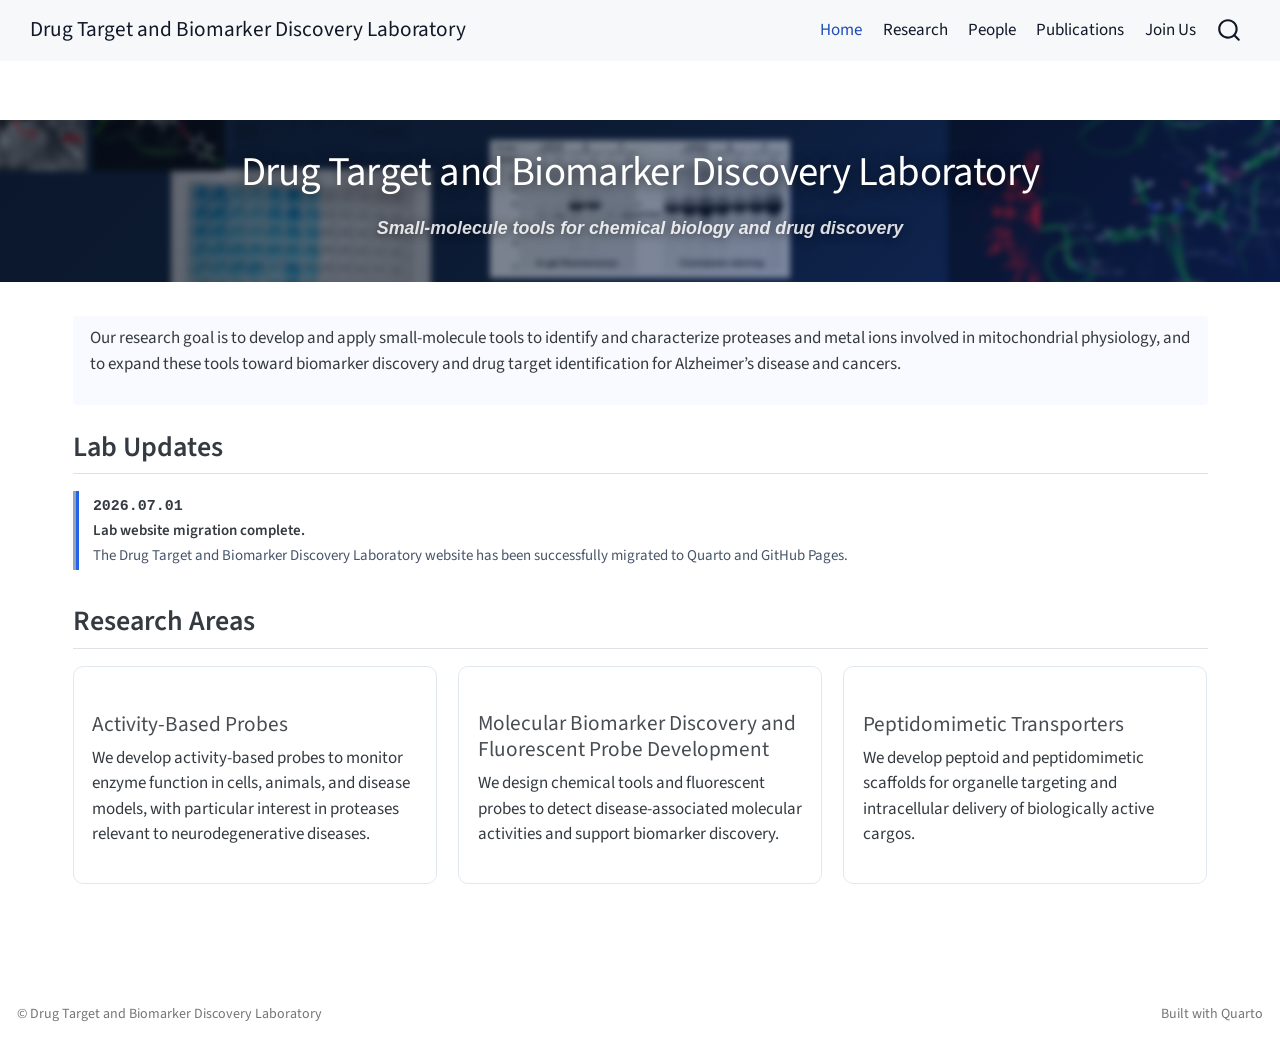
==== docs/index.html @ 15f780c7 "favicon" ====
<!DOCTYPE html>
<html xmlns="http://www.w3.org/1999/xhtml" lang="en" xml:lang="en"><head>

<meta charset="utf-8">
<meta name="generator" content="quarto-1.9.38">

<meta name="viewport" content="width=device-width, initial-scale=1.0, user-scalable=yes">


<title>Drug Target and Biomarker Discovery Laboratory</title>
<style>
/* Default styles provided by pandoc.
** See https://pandoc.org/MANUAL.html#variables-for-html for config info.
*/
code{white-space: pre-wrap;}
span.smallcaps{font-variant: small-caps;}
div.columns{display: flex; gap: min(4vw, 1.5em);}
div.column{flex: auto; overflow-x: auto;}
div.hanging-indent{margin-left: 1.5em; text-indent: -1.5em;}
ul.task-list{list-style: none;}
ul.task-list li input[type="checkbox"] {
  width: 0.8em;
  margin: 0 0.8em 0.2em -1em; /* quarto-specific, see https://github.com/quarto-dev/quarto-cli/issues/4556 */ 
  vertical-align: middle;
}
</style>


<script src="site_libs/quarto-nav/quarto-nav.js"></script>
<script src="site_libs/clipboard/clipboard.min.js"></script>
<script src="site_libs/quarto-search/autocomplete.umd.js"></script>
<script src="site_libs/quarto-search/fuse.min.js"></script>
<script src="site_libs/quarto-search/quarto-search.js"></script>
<meta name="quarto:offset" content="./">
<link href="./favicon.png" rel="icon" type="image/png">
<script src="site_libs/quarto-html/quarto.js" type="module"></script>
<script src="site_libs/quarto-html/tabsets/tabsets.js" type="module"></script>
<script src="site_libs/quarto-html/popper.min.js"></script>
<script src="site_libs/quarto-html/tippy.umd.min.js"></script>
<script src="site_libs/quarto-html/anchor.min.js"></script>
<link href="site_libs/quarto-html/tippy.css" rel="stylesheet">
<link href="site_libs/quarto-html/quarto-syntax-highlighting-15634bcf2e68342d4ad2dfa704d543f6.css" rel="stylesheet" id="quarto-text-highlighting-styles">
<script src="site_libs/bootstrap/bootstrap.min.js"></script>
<link href="site_libs/bootstrap/bootstrap-icons.css" rel="stylesheet">
<link href="site_libs/bootstrap/bootstrap-229c98228d6658ced2398abaaa2bba8a.min.css" rel="stylesheet" append-hash="true" id="quarto-bootstrap" data-mode="light">
<script id="quarto-search-options" type="application/json">{
  "location": "navbar",
  "copy-button": false,
  "collapse-after": 3,
  "panel-placement": "end",
  "type": "overlay",
  "limit": 50,
  "keyboard-shortcut": [
    "f",
    "/",
    "s"
  ],
  "show-item-context": false,
  "language": {
    "search-no-results-text": "No results",
    "search-matching-documents-text": "matching documents",
    "search-copy-link-title": "Copy link to search",
    "search-hide-matches-text": "Hide additional matches",
    "search-more-match-text": "more match in this document",
    "search-more-matches-text": "more matches in this document",
    "search-clear-button-title": "Clear",
    "search-text-placeholder": "",
    "search-detached-cancel-button-title": "Cancel",
    "search-submit-button-title": "Submit",
    "search-label": "Search"
  }
}</script>


<link rel="stylesheet" href="styles.css">
</head>

<body class="nav-fixed quarto-light">

<div id="quarto-search-results"></div>
  <header id="quarto-header" class="headroom fixed-top">
    <nav class="navbar navbar-expand-lg " data-bs-theme="dark">
      <div class="navbar-container container-fluid">
      <div class="navbar-brand-container mx-auto">
    <a class="navbar-brand" href="./index.html">
    <span class="navbar-title">Drug Target and Biomarker Discovery Laboratory</span>
    </a>
  </div>
            <div id="quarto-search" class="" title="Search"></div>
          <button class="navbar-toggler" type="button" data-bs-toggle="collapse" data-bs-target="#navbarCollapse" aria-controls="navbarCollapse" role="menu" aria-expanded="false" aria-label="Toggle navigation" onclick="if (window.quartoToggleHeadroom) { window.quartoToggleHeadroom(); }">
  <span class="navbar-toggler-icon"></span>
</button>
          <div class="collapse navbar-collapse" id="navbarCollapse">
            <ul class="navbar-nav navbar-nav-scroll ms-auto">
  <li class="nav-item">
    <a class="nav-link active" href="./index.html" aria-current="page"> 
<span class="menu-text">Home</span></a>
  </li>  
  <li class="nav-item">
    <a class="nav-link" href="./research.html"> 
<span class="menu-text">Research</span></a>
  </li>  
  <li class="nav-item">
    <a class="nav-link" href="./people.html"> 
<span class="menu-text">People</span></a>
  </li>  
  <li class="nav-item">
    <a class="nav-link" href="./publications.html"> 
<span class="menu-text">Publications</span></a>
  </li>  
  <li class="nav-item">
    <a class="nav-link" href="./join.html"> 
<span class="menu-text">Join Us</span></a>
  </li>  
</ul>
          </div> <!-- /navcollapse -->
            <div class="quarto-navbar-tools">
</div>
      </div> <!-- /container-fluid -->
    </nav>
</header>
<!-- content -->
<div id="quarto-content" class="quarto-container page-columns page-rows-contents page-layout-full page-navbar">
<!-- sidebar -->
<!-- margin-sidebar -->
    
<!-- main -->
<main class="content column-page" id="quarto-document-content"><header id="title-block-header" class="quarto-title-block"></header>




<div class="hero-graphic">
<div class="hero-title">
<p>Drug Target and Biomarker Discovery Laboratory</p>
</div>
<div class="hero-subtitle">
<p>Small-molecule tools for chemical biology and drug discovery</p>
</div>
</div>
<div class="highlight-band">
<p>Our research goal is to develop and apply small-molecule tools to identify and characterize proteases and metal ions involved in mitochondrial physiology, and to expand these tools toward biomarker discovery and drug target identification for Alzheimer’s disease and cancers.</p>
</div>
<section id="lab-updates" class="level2">
<h2 class="anchored" data-anchor-id="lab-updates">Lab Updates</h2>
<div class="update-item">
  <div style="position:absolute;left:0;top:0;bottom:0;width:3px;background:#94a3b8;"></div>
  <div style="position:absolute;left:3px;top:0;bottom:0;width:3px;background:#2563eb;"></div>
  <span style="display:block;font-size:0.88rem;font-weight:600;font-family:ui-monospace,monospace;margin-bottom:0.15rem;">2026.07.01</span>
  <span style="display:block;font-size:0.88rem;font-weight:600;margin-bottom:0.15rem;">Lab website migration complete.</span>
  <span style="display:block;font-size:0.88rem;color:#475569;">The Drug Target and Biomarker Discovery Laboratory website has been successfully migrated to Quarto and GitHub Pages.</span>
</div>
</section>
<section id="research-areas" class="level2">
<h2 class="anchored" data-anchor-id="research-areas">Research Areas</h2>
<div class="card-grid">
<section id="activity-based-probes" class="level4 research-card">
<h4 class="anchored" data-anchor-id="activity-based-probes">Activity-Based Probes</h4>
<p>We develop activity-based probes to monitor enzyme function in cells, animals, and disease models, with particular interest in proteases relevant to neurodegenerative diseases.</p>
</section>
<section id="molecular-biomarker-discovery-and-fluorescent-probe-development" class="level4 research-card">
<h4 class="anchored" data-anchor-id="molecular-biomarker-discovery-and-fluorescent-probe-development">Molecular Biomarker Discovery and Fluorescent Probe Development</h4>
<p>We design chemical tools and fluorescent probes to detect disease-associated molecular activities and support biomarker discovery.</p>
</section>
<section id="peptidomimetic-transporters" class="level4 research-card">
<h4 class="anchored" data-anchor-id="peptidomimetic-transporters">Peptidomimetic Transporters</h4>
<p>We develop peptoid and peptidomimetic scaffolds for organelle targeting and intracellular delivery of biologically active cargos.</p>
</section>
</div>


</section>

</main> <!-- /main -->
<script id="quarto-html-after-body" type="application/javascript">
  window.document.addEventListener("DOMContentLoaded", function (event) {
    const icon = "";
    const anchorJS = new window.AnchorJS();
    anchorJS.options = {
      placement: 'right',
      icon: icon
    };
    anchorJS.add('.anchored');
    const isCodeAnnotation = (el) => {
      for (const clz of el.classList) {
        if (clz.startsWith('code-annotation-')) {                     
          return true;
        }
      }
      return false;
    }
    const onCopySuccess = function(e) {
      // button target
      const button = e.trigger;
      // don't keep focus
      button.blur();
      // flash "checked"
      button.classList.add('code-copy-button-checked');
      var currentTitle = button.getAttribute("title");
      button.setAttribute("title", "Copied!");
      let tooltip;
      if (window.bootstrap) {
        button.setAttribute("data-bs-toggle", "tooltip");
        button.setAttribute("data-bs-placement", "left");
        button.setAttribute("data-bs-title", "Copied!");
        tooltip = new bootstrap.Tooltip(button, 
          { trigger: "manual", 
            customClass: "code-copy-button-tooltip",
            offset: [0, -8]});
        tooltip.show();    
      }
      setTimeout(function() {
        if (tooltip) {
          tooltip.hide();
          button.removeAttribute("data-bs-title");
          button.removeAttribute("data-bs-toggle");
          button.removeAttribute("data-bs-placement");
        }
        button.setAttribute("title", currentTitle);
        button.classList.remove('code-copy-button-checked');
      }, 1000);
      // clear code selection
      e.clearSelection();
    }
    const getTextToCopy = function(trigger) {
      const outerScaffold = trigger.parentElement.cloneNode(true);
      const codeEl = outerScaffold.querySelector('code');
      for (const childEl of codeEl.children) {
        if (isCodeAnnotation(childEl)) {
          childEl.remove();
        }
      }
      return codeEl.innerText;
    }
    const clipboard = new window.ClipboardJS('.code-copy-button:not([data-in-quarto-modal])', {
      text: getTextToCopy
    });
    clipboard.on('success', onCopySuccess);
    if (window.document.getElementById('quarto-embedded-source-code-modal')) {
      const clipboardModal = new window.ClipboardJS('.code-copy-button[data-in-quarto-modal]', {
        text: getTextToCopy,
        container: window.document.getElementById('quarto-embedded-source-code-modal')
      });
      clipboardModal.on('success', onCopySuccess);
    }
      var localhostRegex = new RegExp(/^(?:http|https):\/\/localhost\:?[0-9]*\//);
      var mailtoRegex = new RegExp(/^mailto:/);
        var filterRegex = new RegExp('/' + window.location.host + '/');
      var isInternal = (href) => {
          return filterRegex.test(href) || localhostRegex.test(href) || mailtoRegex.test(href);
      }
      // Inspect non-navigation links and adorn them if external
     var links = window.document.querySelectorAll('a[href]:not(.nav-link):not(.navbar-brand):not(.toc-action):not(.sidebar-link):not(.sidebar-item-toggle):not(.pagination-link):not(.no-external):not([aria-hidden]):not(.dropdown-item):not(.quarto-navigation-tool):not(.about-link)');
      for (var i=0; i<links.length; i++) {
        const link = links[i];
        if (!isInternal(link.href)) {
          // undo the damage that might have been done by quarto-nav.js in the case of
          // links that we want to consider external
          if (link.dataset.originalHref !== undefined) {
            link.href = link.dataset.originalHref;
          }
        }
      }
    function tippyHover(el, contentFn, onTriggerFn, onUntriggerFn) {
      const config = {
        allowHTML: true,
        maxWidth: 500,
        delay: 100,
        arrow: false,
        appendTo: function(el) {
            return el.parentElement;
        },
        interactive: true,
        interactiveBorder: 10,
        theme: 'quarto',
        placement: 'bottom-start',
      };
      if (contentFn) {
        config.content = contentFn;
      }
      if (onTriggerFn) {
        config.onTrigger = onTriggerFn;
      }
      if (onUntriggerFn) {
        config.onUntrigger = onUntriggerFn;
      }
      window.tippy(el, config); 
    }
    const noterefs = window.document.querySelectorAll('a[role="doc-noteref"]');
    for (var i=0; i<noterefs.length; i++) {
      const ref = noterefs[i];
      tippyHover(ref, function() {
        // use id or data attribute instead here
        let href = ref.getAttribute('data-footnote-href') || ref.getAttribute('href');
        try { href = new URL(href).hash; } catch {}
        const id = href.replace(/^#\/?/, "");
        const note = window.document.getElementById(id);
        if (note) {
          return note.innerHTML;
        } else {
          return "";
        }
      });
    }
    const xrefs = window.document.querySelectorAll('a.quarto-xref');
    const processXRef = (id, note) => {
      // Strip column container classes
      const stripColumnClz = (el) => {
        el.classList.remove("page-full", "page-columns");
        if (el.children) {
          for (const child of el.children) {
            stripColumnClz(child);
          }
        }
      }
      stripColumnClz(note)
      if (id === null || id.startsWith('sec-')) {
        // Special case sections, only their first couple elements
        const container = document.createElement("div");
        if (note.children && note.children.length > 2) {
          container.appendChild(note.children[0].cloneNode(true));
          for (let i = 1; i < note.children.length; i++) {
            const child = note.children[i];
            if (child.tagName === "P" && child.innerText === "") {
              continue;
            } else {
              container.appendChild(child.cloneNode(true));
              break;
            }
          }
          if (window.Quarto?.typesetMath) {
            window.Quarto.typesetMath(container);
          }
          return container.innerHTML
        } else {
          if (window.Quarto?.typesetMath) {
            window.Quarto.typesetMath(note);
          }
          return note.innerHTML;
        }
      } else {
        // Remove any anchor links if they are present
        const anchorLink = note.querySelector('a.anchorjs-link');
        if (anchorLink) {
          anchorLink.remove();
        }
        if (window.Quarto?.typesetMath) {
          window.Quarto.typesetMath(note);
        }
        if (note.classList.contains("callout")) {
          return note.outerHTML;
        } else {
          return note.innerHTML;
        }
      }
    }
    for (var i=0; i<xrefs.length; i++) {
      const xref = xrefs[i];
      tippyHover(xref, undefined, function(instance) {
        instance.disable();
        let url = xref.getAttribute('href');
        let hash = undefined; 
        if (url.startsWith('#')) {
          hash = url;
        } else {
          try { hash = new URL(url).hash; } catch {}
        }
        if (hash) {
          const id = hash.replace(/^#\/?/, "");
          const note = window.document.getElementById(id);
          if (note !== null) {
            try {
              const html = processXRef(id, note.cloneNode(true));
              instance.setContent(html);
            } finally {
              instance.enable();
              instance.show();
            }
          } else {
            // See if we can fetch this
            fetch(url.split('#')[0])
            .then(res => res.text())
            .then(html => {
              const parser = new DOMParser();
              const htmlDoc = parser.parseFromString(html, "text/html");
              const note = htmlDoc.getElementById(id);
              if (note !== null) {
                const html = processXRef(id, note);
                instance.setContent(html);
              } 
            }).finally(() => {
              instance.enable();
              instance.show();
            });
          }
        } else {
          // See if we can fetch a full url (with no hash to target)
          // This is a special case and we should probably do some content thinning / targeting
          fetch(url)
          .then(res => res.text())
          .then(html => {
            const parser = new DOMParser();
            const htmlDoc = parser.parseFromString(html, "text/html");
            const note = htmlDoc.querySelector('main.content');
            if (note !== null) {
              // This should only happen for chapter cross references
              // (since there is no id in the URL)
              // remove the first header
              if (note.children.length > 0 && note.children[0].tagName === "HEADER") {
                note.children[0].remove();
              }
              const html = processXRef(null, note);
              instance.setContent(html);
            } 
          }).finally(() => {
            instance.enable();
            instance.show();
          });
        }
      }, function(instance) {
      });
    }
        let selectedAnnoteEl;
        const selectorForAnnotation = ( cell, annotation) => {
          let cellAttr = 'data-code-cell="' + cell + '"';
          let lineAttr = 'data-code-annotation="' +  annotation + '"';
          const selector = 'span[' + cellAttr + '][' + lineAttr + ']';
          return selector;
        }
        const selectCodeLines = (annoteEl) => {
          const doc = window.document;
          const targetCell = annoteEl.getAttribute("data-target-cell");
          const targetAnnotation = annoteEl.getAttribute("data-target-annotation");
          const annoteSpan = window.document.querySelector(selectorForAnnotation(targetCell, targetAnnotation));
          const lines = annoteSpan.getAttribute("data-code-lines").split(",");
          const lineIds = lines.map((line) => {
            return targetCell + "-" + line;
          })
          let top = null;
          let height = null;
          let parent = null;
          if (lineIds.length > 0) {
              //compute the position of the single el (top and bottom and make a div)
              const el = window.document.getElementById(lineIds[0]);
              top = el.offsetTop;
              height = el.offsetHeight;
              parent = el.parentElement.parentElement;
            if (lineIds.length > 1) {
              const lastEl = window.document.getElementById(lineIds[lineIds.length - 1]);
              const bottom = lastEl.offsetTop + lastEl.offsetHeight;
              height = bottom - top;
            }
            if (top !== null && height !== null && parent !== null) {
              // cook up a div (if necessary) and position it 
              let div = window.document.getElementById("code-annotation-line-highlight");
              if (div === null) {
                div = window.document.createElement("div");
                div.setAttribute("id", "code-annotation-line-highlight");
                div.style.position = 'absolute';
                parent.appendChild(div);
              }
              div.style.top = top - 2 + "px";
              div.style.height = height + 4 + "px";
              div.style.left = 0;
              let gutterDiv = window.document.getElementById("code-annotation-line-highlight-gutter");
              if (gutterDiv === null) {
                gutterDiv = window.document.createElement("div");
                gutterDiv.setAttribute("id", "code-annotation-line-highlight-gutter");
                gutterDiv.style.position = 'absolute';
                const codeCell = window.document.getElementById(targetCell);
                const gutter = codeCell.querySelector('.code-annotation-gutter');
                gutter.appendChild(gutterDiv);
              }
              gutterDiv.style.top = top - 2 + "px";
              gutterDiv.style.height = height + 4 + "px";
            }
            selectedAnnoteEl = annoteEl;
          }
        };
        const unselectCodeLines = () => {
          const elementsIds = ["code-annotation-line-highlight", "code-annotation-line-highlight-gutter"];
          elementsIds.forEach((elId) => {
            const div = window.document.getElementById(elId);
            if (div) {
              div.remove();
            }
          });
          selectedAnnoteEl = undefined;
        };
          // Handle positioning of the toggle
      window.addEventListener(
        "resize",
        throttle(() => {
          elRect = undefined;
          if (selectedAnnoteEl) {
            selectCodeLines(selectedAnnoteEl);
          }
        }, 10)
      );
      function throttle(fn, ms) {
      let throttle = false;
      let timer;
        return (...args) => {
          if(!throttle) { // first call gets through
              fn.apply(this, args);
              throttle = true;
          } else { // all the others get throttled
              if(timer) clearTimeout(timer); // cancel #2
              timer = setTimeout(() => {
                fn.apply(this, args);
                timer = throttle = false;
              }, ms);
          }
        };
      }
        // Attach click handler to the DT
        const annoteDls = window.document.querySelectorAll('dt[data-target-cell]');
        for (const annoteDlNode of annoteDls) {
          annoteDlNode.addEventListener('click', (event) => {
            const clickedEl = event.target;
            if (clickedEl !== selectedAnnoteEl) {
              unselectCodeLines();
              const activeEl = window.document.querySelector('dt[data-target-cell].code-annotation-active');
              if (activeEl) {
                activeEl.classList.remove('code-annotation-active');
              }
              selectCodeLines(clickedEl);
              clickedEl.classList.add('code-annotation-active');
            } else {
              // Unselect the line
              unselectCodeLines();
              clickedEl.classList.remove('code-annotation-active');
            }
          });
        }
    const findCites = (el) => {
      const parentEl = el.parentElement;
      if (parentEl) {
        const cites = parentEl.dataset.cites;
        if (cites) {
          return {
            el,
            cites: cites.split(' ')
          };
        } else {
          return findCites(el.parentElement)
        }
      } else {
        return undefined;
      }
    };
    var bibliorefs = window.document.querySelectorAll('a[role="doc-biblioref"]');
    for (var i=0; i<bibliorefs.length; i++) {
      const ref = bibliorefs[i];
      const citeInfo = findCites(ref);
      if (citeInfo) {
        tippyHover(citeInfo.el, function() {
          var popup = window.document.createElement('div');
          citeInfo.cites.forEach(function(cite) {
            var citeDiv = window.document.createElement('div');
            citeDiv.classList.add('hanging-indent');
            citeDiv.classList.add('csl-entry');
            var biblioDiv = window.document.getElementById('ref-' + cite);
            if (biblioDiv) {
              citeDiv.innerHTML = biblioDiv.innerHTML;
            }
            popup.appendChild(citeDiv);
          });
          return popup.innerHTML;
        });
      }
    }
  });
  </script>
</div> <!-- /content -->
<footer class="footer">
  <div class="nav-footer">
    <div class="nav-footer-left">
<p>© Drug Target and Biomarker Discovery Laboratory</p>
</div>   
    <div class="nav-footer-center">
      &nbsp;
    </div>
    <div class="nav-footer-right">
<p>Built with Quarto</p>
</div>
  </div>
</footer>




</body></html>
---- docs/site_libs/quarto-html/tippy.css ----
.tippy-box[data-animation=fade][data-state=hidden]{opacity:0}[data-tippy-root]{max-width:calc(100vw - 10px)}.tippy-box{position:relative;background-color:#333;color:#fff;border-radius:4px;font-size:14px;line-height:1.4;white-space:normal;outline:0;transition-property:transform,visibility,opacity}.tippy-box[data-placement^=top]>.tippy-arrow{bottom:0}.tippy-box[data-placement^=top]>.tippy-arrow:before{bottom:-7px;left:0;border-width:8px 8px 0;border-top-color:initial;transform-origin:center top}.tippy-box[data-placement^=bottom]>.tippy-arrow{top:0}.tippy-box[data-placement^=bottom]>.tippy-arrow:before{top:-7px;left:0;border-width:0 8px 8px;border-bottom-color:initial;transform-origin:center bottom}.tippy-box[data-placement^=left]>.tippy-arrow{right:0}.tippy-box[data-placement^=left]>.tippy-arrow:before{border-width:8px 0 8px 8px;border-left-color:initial;right:-7px;transform-origin:center left}.tippy-box[data-placement^=right]>.tippy-arrow{left:0}.tippy-box[data-placement^=right]>.tippy-arrow:before{left:-7px;border-width:8px 8px 8px 0;border-right-color:initial;transform-origin:center right}.tippy-box[data-inertia][data-state=visible]{transition-timing-function:cubic-bezier(.54,1.5,.38,1.11)}.tippy-arrow{width:16px;height:16px;color:#333}.tippy-arrow:before{content:"";position:absolute;border-color:transparent;border-style:solid}.tippy-content{position:relative;padding:5px 9px;z-index:1}
---- docs/site_libs/quarto-html/quarto-syntax-highlighting-15634bcf2e68342d4ad2dfa704d543f6.css ----
/* quarto syntax highlight colors */
:root {
  --quarto-hl-ot-color: #003B4F;
  --quarto-hl-at-color: #657422;
  --quarto-hl-ss-color: #20794D;
  --quarto-hl-an-color: #5E5E5E;
  --quarto-hl-fu-color: #4758AB;
  --quarto-hl-st-color: #20794D;
  --quarto-hl-cf-color: #003B4F;
  --quarto-hl-op-color: #5E5E5E;
  --quarto-hl-er-color: #AD0000;
  --quarto-hl-bn-color: #AD0000;
  --quarto-hl-al-color: #AD0000;
  --quarto-hl-va-color: #111111;
  --quarto-hl-bu-color: inherit;
  --quarto-hl-ex-color: inherit;
  --quarto-hl-pp-color: #AD0000;
  --quarto-hl-in-color: #5E5E5E;
  --quarto-hl-vs-color: #20794D;
  --quarto-hl-wa-color: #5E5E5E;
  --quarto-hl-do-color: #5E5E5E;
  --quarto-hl-im-color: #00769E;
  --quarto-hl-ch-color: #20794D;
  --quarto-hl-dt-color: #AD0000;
  --quarto-hl-fl-color: #AD0000;
  --quarto-hl-co-color: #5E5E5E;
  --quarto-hl-cv-color: #5E5E5E;
  --quarto-hl-cn-color: #8f5902;
  --quarto-hl-sc-color: #5E5E5E;
  --quarto-hl-dv-color: #AD0000;
  --quarto-hl-kw-color: #003B4F;
}

/* other quarto variables */
:root {
  --quarto-font-monospace: SFMono-Regular, Menlo, Monaco, Consolas, "Liberation Mono", "Courier New", monospace;
}

/* syntax highlight based on Pandoc's rules */
pre > code.sourceCode > span {
  color: #003B4F;
}

code.sourceCode > span {
  color: #003B4F;
}

div.sourceCode,
div.sourceCode pre.sourceCode {
  color: #003B4F;
}

/* Normal */
code span {
  color: #003B4F;
}

/* Alert */
code span.al {
  color: #AD0000;
  font-style: inherit;
}

/* Annotation */
code span.an {
  color: #5E5E5E;
  font-style: inherit;
}

/* Attribute */
code span.at {
  color: #657422;
  font-style: inherit;
}

/* BaseN */
code span.bn {
  color: #AD0000;
  font-style: inherit;
}

/* BuiltIn */
code span.bu {
  font-style: inherit;
}

/* ControlFlow */
code span.cf {
  color: #003B4F;
  font-weight: bold;
  font-style: inherit;
}

/* Char */
code span.ch {
  color: #20794D;
  font-style: inherit;
}

/* Constant */
code span.cn {
  color: #8f5902;
  font-style: inherit;
}

/* Comment */
code span.co {
  color: #5E5E5E;
  font-style: inherit;
}

/* CommentVar */
code span.cv {
  color: #5E5E5E;
  font-style: italic;
}

/* Documentation */
code span.do {
  color: #5E5E5E;
  font-style: italic;
}

/* DataType */
code span.dt {
  color: #AD0000;
  font-style: inherit;
}

/* DecVal */
code span.dv {
  color: #AD0000;
  font-style: inherit;
}

/* Error */
code span.er {
  color: #AD0000;
  font-style: inherit;
}

/* Extension */
code span.ex {
  font-style: inherit;
}

/* Float */
code span.fl {
  color: #AD0000;
  font-style: inherit;
}

/* Function */
code span.fu {
  color: #4758AB;
  font-style: inherit;
}

/* Import */
code span.im {
  color: #00769E;
  font-style: inherit;
}

/* Information */
code span.in {
  color: #5E5E5E;
  font-style: inherit;
}

/* Keyword */
code span.kw {
  color: #003B4F;
  font-weight: bold;
  font-style: inherit;
}

/* Operator */
code span.op {
  color: #5E5E5E;
  font-style: inherit;
}

/* Other */
code span.ot {
  color: #003B4F;
  font-style: inherit;
}

/* Preprocessor */
code span.pp {
  color: #AD0000;
  font-style: inherit;
}

/* SpecialChar */
code span.sc {
  color: #5E5E5E;
  font-style: inherit;
}

/* SpecialString */
code span.ss {
  color: #20794D;
  font-style: inherit;
}

/* String */
code span.st {
  color: #20794D;
  font-style: inherit;
}

/* Variable */
code span.va {
  color: #111111;
  font-style: inherit;
}

/* VerbatimString */
code span.vs {
  color: #20794D;
  font-style: inherit;
}

/* Warning */
code span.wa {
  color: #5E5E5E;
  font-style: italic;
}

.prevent-inlining {
  content: "</";
}

/*# sourceMappingURL=f23921c56f73e400b49028c9186a1aa0.css.map */
---- docs/styles.css ----
/* ============================================================
   chembiolab — styles.css
   컴포넌트 레이아웃 전용. 타이포그래피는 custom.scss에서만.
   ============================================================ */

/* ── 공통 ── */
#quarto-document-content {
  padding-top: 1.5rem;
}

/* ── Hero 배너 ── */
.hero-graphic {
  position: relative;
  left: 50%; width: 100vw; margin-left: -50vw;
  margin-top: 0; margin-bottom: 2rem;
  padding: 1.6rem 2rem 1.4rem;
  text-align: center;
  background: #0b1a33;
  overflow: hidden;
}
.hero-graphic::before {
  content: "";
  position: absolute; inset: -20px;
  background-image:
    url("images/collage-4.png"), url("images/collage-5.png"),
    url("images/collage-1.png"), url("images/collage-3.png"),
    url("images/collage-2.png");
  background-repeat: no-repeat;
  background-position: -40px -60px, right -60px top -40px,
    left 18% bottom -50px, right 12% bottom -30px, center 40px;
  background-size: 480px auto, 320px auto, 260px auto, 220px auto, 300px auto;
  filter: blur(3px) saturate(0.95) brightness(0.95);
  opacity: 0.7;
}
.hero-graphic::after {
  content: "";
  position: absolute; inset: 0;
  background: linear-gradient(135deg,
    rgba(11,19,32,0.4) 0%, rgba(15,32,56,0.32) 45%, rgba(29,78,216,0.28) 100%);
}
.hero-title {
  position: relative; z-index: 1;
  color: #fff;
  font-size: 2.4rem;
  font-weight: 400;
  letter-spacing: -0.015em;
  line-height: 1.25;
  max-width: 900px; margin: 0 auto 0.6rem;
  text-shadow: 0 1px 14px rgba(0,0,0,0.65);
}
.hero-title p { font-size: 2.4rem; line-height: 1.25; }
.hero-subtitle {
  position: relative; z-index: 1;
  color: rgba(255,255,255,0.85);
  font-family: Calibri, "Trebuchet MS", sans-serif;
  font-style: italic; font-weight: 700;
  font-size: 1.05rem;
  max-width: 560px; margin: 0 auto;
  text-shadow: 0 1px 10px rgba(0,0,0,0.5);
}
.hero-subtitle p { font-size: 1.05rem; }
@media (max-width: 768px) {
  .hero-title    { font-size: 1.5rem; }
  .hero-title p  { font-size: 1.5rem; }
  .hero-subtitle { font-size: 0.85rem; }
}

/* ── Index: highlight-band ── */
.highlight-band {
  padding: 0.6rem 1rem;
  margin: 0.5rem 0 1.5rem;
  background: #f8faff;
  border-radius: 4px;
}

/* ── Index: 카드 그리드 ── */
.card-grid {
  display: grid;
  grid-template-columns: repeat(3, 1fr);
  gap: 1.25rem;
  margin: 1rem 0 2rem;
}
@media (max-width: 768px) {
  .card-grid { grid-template-columns: 1fr; gap: 1rem; }
}
.research-card {
  border: 1px solid #e2e8f0;
  border-radius: 10px;
  padding: 1.1rem;
  background: #fff;
  transition: box-shadow 0.2s, transform 0.2s;
}
.research-card:hover {
  box-shadow: 0 8px 24px rgba(15,23,42,0.08);
  transform: translateY(-2px);
}

/* ── Research 페이지 ── */
.research-list { margin: 0.5rem 0 1rem; }
.research-item {
  padding: 0.8rem 0;
  border-bottom: 1px solid #e2e8f0;
}
.research-item:last-child { border-bottom: none; }
.research-item h3 {
  border-bottom: none;
  margin-top: 0; padding-bottom: 0;
}
.research-item img { margin-top: 0.5rem; }

/* ── People 페이지 ── */
.profile-box {
  display: flex; gap: 2rem;
  align-items: flex-start;
  margin: 0.5rem 0 1rem;
}
.profile-photo img {
  width: 140px; height: 140px;
  border-radius: 50%; object-fit: cover;
  border: 1px solid #e2e8f0;
}
.profile-info h3 { margin-top: 0; border-bottom: none; }
@media (max-width: 600px) {
  .profile-box { flex-direction: column; align-items: center; text-align: center; }
}
.member-grid {
  display: grid;
  grid-template-columns: repeat(auto-fill, minmax(160px, 1fr));
  gap: 1.5rem; margin: 0.5rem 0 1rem;
}
.member-card { text-align: center; }
.member-card img {
  width: 130px; height: 130px;
  border-radius: 50%; object-fit: cover;
  border: 1px solid #e2e8f0; margin-bottom: 0.4rem;
}
.honorary-list { }
.honorary-list p, .honorary-list li { font-size: 0.8rem; line-height: 1.5; margin-bottom: 0.15rem; }
.honorary-list ul { margin-top: 0.2rem; margin-bottom: 0.8rem; }

/* ── Lab Updates ── */
.update-item {
  position: relative;
  padding: 0.2rem 0 0.2rem 1.2rem;
  margin-bottom: 1.2rem;
}
.update-item::before {
  content: ""; position: absolute;
  left: 0; top: 0; bottom: 0;
  width: 3px; background: #94a3b8;
}
.update-item::after {
  content: ""; position: absolute;
  left: 3px; top: 0; bottom: 0;
  width: 3px; background: #2563eb;
}
.update-date {
  display: inline-block;
  font-weight: 600;
  font-family: ui-monospace, SFMono-Regular, Menlo, monospace;
  font-size: 0.88rem;
  margin-bottom: 0.2rem;
}
.update-desc { font-size: 0.8rem; color: #57606a; }

/* ── Publications 페이지 ── */
.page-full #quarto-document-content {
  padding-top: 2rem;
  max-width: 860px;
  padding-left: 1.5rem;
  padding-right: 1.5rem;
}



/* 연도 헤더: 작게 */
.page-full h2 {
  font-size: 0.88rem;
  font-weight: 600;
  color: #57606a;
  margin-top: 1.8rem;
  margin-bottom: 0.5rem;
  padding-bottom: 0.2em;
}

/* 논문 단락 hanging indent — DOI 링크 포함 단락만 적용 */
#quarto-document-content p:has(a[href^="https://doi.org"]) {
  padding-left: 1.8rem;
  text-indent: -1.8rem;
  margin-bottom: 0.5rem;
  line-height: 1.65;
}

/* TOC 사이드바 */
#TOC .toc-title, nav#TOC .toc-title {
  font-size: 0.76rem;
  font-weight: 600;
  color: #57606a;
  text-transform: uppercase;
  letter-spacing: 0.05em;
}
#TOC a { font-size: 0.8rem; color: #57606a; line-height: 1.8; }
#TOC a:hover { color: #0969da; text-decoration: none; }
#TOC a.active { color: #0969da; font-weight: 600; }

/* ── Research 이미지 카드 (Bertozzi 스타일) ── */
.research-card-grid {
  display: grid;
  grid-template-columns: repeat(3, 1fr);
  gap: 1.5rem;
  margin: 1.5rem 0 2rem;
}

@media (max-width: 900px) {
  .research-card-grid { grid-template-columns: 1fr; }
}

.research-img-card {
  border: 1px solid #e2e8f0;
  border-radius: 10px;
  overflow: hidden;
  background: #fff;
  transition: box-shadow 0.2s, transform 0.2s;
}

.research-img-card:hover {
  box-shadow: 0 6px 20px rgba(15,23,42,0.10);
  transform: translateY(-3px);
}

/* 이미지: 카드 상단에 꽉 차게 */
.research-img-card > p:first-child {
  margin: 0;
  padding: 0;
  line-height: 0;
  text-indent: 0;
}

.research-img-card > p:first-child img {
  width: 100%;
  height: 200px;
  object-fit: cover;
  display: block;
  border-radius: 10px 10px 0 0;
}

/* 제목과 본문 영역 */
.research-img-card h4 {
  font-size: 0.9rem;
  font-weight: 600;
  margin: 0.9rem 1rem 0.4rem;
  color: #0b1a33;
  line-height: 1.4;
  border-bottom: none;
  padding-bottom: 0;
}

.research-img-card > p:not(:first-child) {
  font-size: 0.85rem;
  line-height: 1.6;
  color: #475569;
  margin: 0 1rem 1rem;
  padding: 0;
  text-indent: 0;
}

/* ── 모든 페이지 title 통일 ── */
.quarto-title h1.title,
h1.title {
  font-size: 1.8rem !important;
  font-weight: 700 !important;
  border-bottom: 1px solid #d1d9e0;
  padding-bottom: 0.3em;
  margin-bottom: 0.5rem;
}

/* research 카드 이미지: hanging indent 무효화 */
.research-img-card p {
  padding-left: 0 !important;
  text-indent: 0 !important;
}

/* research 카드 이미지 영역 */
.research-img-card > p:first-child {
  margin: 0;
  padding: 0;
  line-height: 0;
}

.research-img-card > p:first-child img {
  width: 100%;
  height: 200px;
  object-fit: cover;
  display: block;
  border-radius: 10px 10px 0 0;
}

/* research 카드 텍스트: 충분한 안쪽 여백 */
.research-img-card h4 {
  margin: 1rem 1.1rem 0.4rem;
  border-bottom: none !important;
  padding-bottom: 0 !important;
}

.research-img-card > p:not(:first-child) {
  margin: 0 1.1rem 1.1rem;
  line-height: 1.6;
  color: #475569;
  font-size: 0.85rem;
}

.update-item p { font-size: 0.88rem; line-height: 1.6; margin-bottom: 0.15rem; }
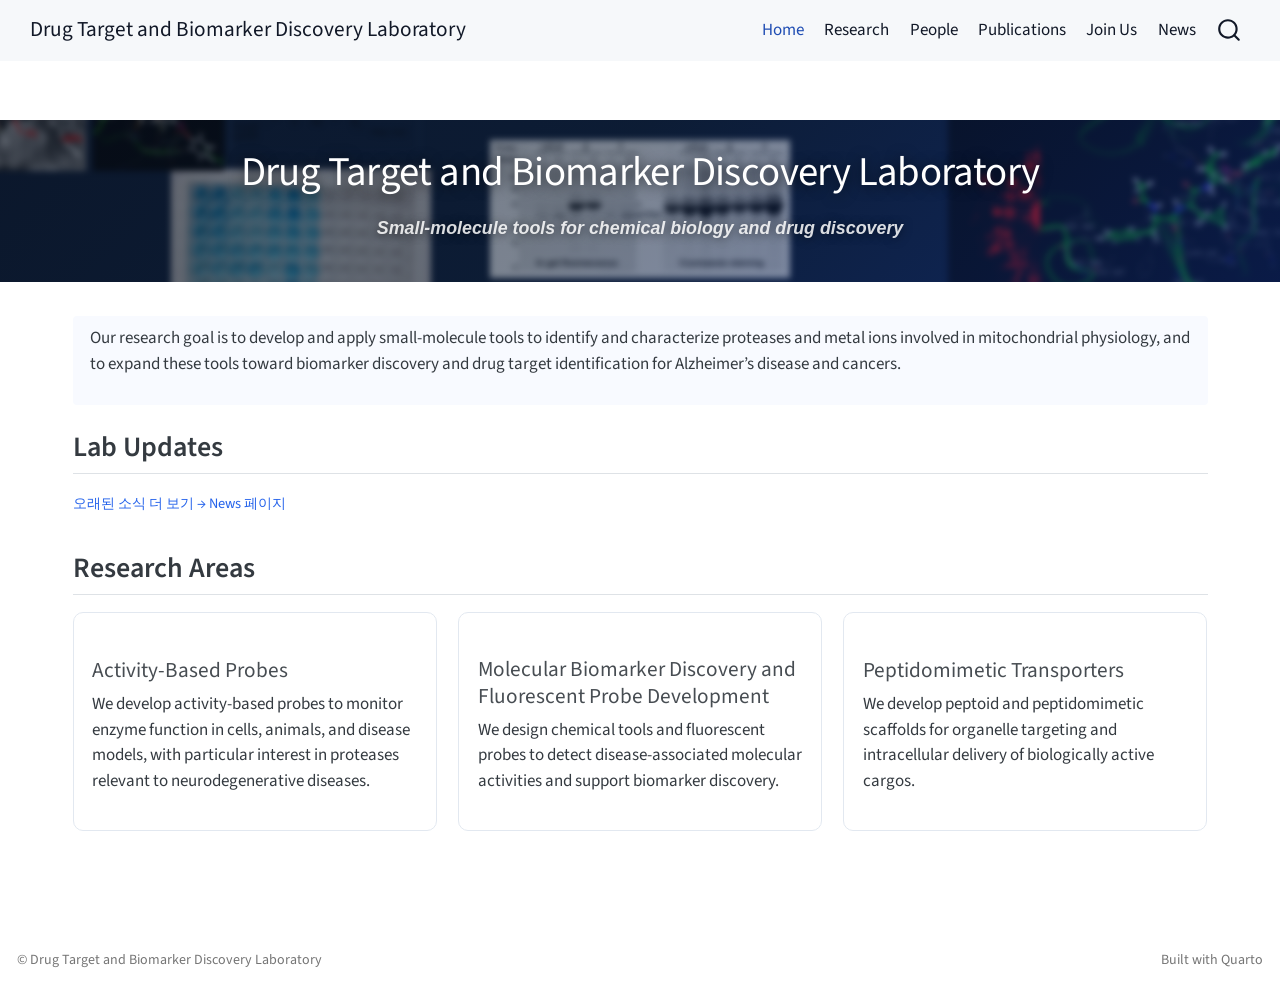
==== commit 81d2bc35: "regular update new students & alumni update" ====
--- a/docs/index.html
+++ b/docs/index.html
@@ -112,6 +112,10 @@
     <a class="nav-link" href="./join.html"> 
 <span class="menu-text">Join Us</span></a>
   </li>  
+  <li class="nav-item">
+    <a class="nav-link" href="./news.html"> 
+<span class="menu-text">News</span></a>
+  </li>  
 </ul>
           </div> <!-- /navcollapse -->
             <div class="quarto-navbar-tools">
@@ -146,13 +150,67 @@
 <div class="update-item">
   <div style="position:absolute;left:0;top:0;bottom:0;width:3px;background:#94a3b8;"></div>
   <div style="position:absolute;left:3px;top:0;bottom:0;width:3px;background:#2563eb;"></div>
+  <span style="display:block;font-size:0.88rem;font-weight:600;font-family:ui-monospace,monospace;margin-bottom:0.15rem;">2026.09.01</span>
+  <span style="display:block;font-size:0.88rem;font-weight:600;margin-bottom:0.15rem;">학부연구생 3명 연구실 합류.</span>
+  <span style="display:block;font-size:0.88rem;color:#475569;">임수민, 박성은, 이유진이 학부연구생으로 연구실에 합류했습니다. Welcome!</span>
+</div>
+
+<div class="update-item">
+  <div style="position:absolute;left:0;top:0;bottom:0;width:3px;background:#94a3b8;"></div>
+  <div style="position:absolute;left:3px;top:0;bottom:0;width:3px;background:#2563eb;"></div>
+  <span style="display:block;font-size:0.88rem;font-weight:600;font-family:ui-monospace,monospace;margin-bottom:0.15rem;">2026.08.20</span>
+  <span style="display:block;font-size:0.88rem;font-weight:600;margin-bottom:0.15rem;">류주희 석사과정 졸업.</span>
+  <span style="display:block;font-size:0.88rem;color:#475569;">류주희 학생이 석사 학위를 취득하고 졸업했습니다. Congratulations!</span>
+</div>
+
+<div class="update-item">
+  <div style="position:absolute;left:0;top:0;bottom:0;width:3px;background:#94a3b8;"></div>
+  <div style="position:absolute;left:3px;top:0;bottom:0;width:3px;background:#2563eb;"></div>
+  <span style="display:block;font-size:0.88rem;font-weight:600;font-family:ui-monospace,monospace;margin-bottom:0.15rem;">2026.08.15</span>
+  <span style="display:block;font-size:0.88rem;font-weight:600;margin-bottom:0.15rem;">후드 이전 및 실험실 공간 확장.</span>
+  <span style="display:block;font-size:0.88rem;color:#475569;">연구실 후드가 이전되고 실험 공간이 확장되었습니다.</span>
+</div>
+
+<div class="update-item">
+  <div style="position:absolute;left:0;top:0;bottom:0;width:3px;background:#94a3b8;"></div>
+  <div style="position:absolute;left:3px;top:0;bottom:0;width:3px;background:#2563eb;"></div>
   <span style="display:block;font-size:0.88rem;font-weight:600;font-family:ui-monospace,monospace;margin-bottom:0.15rem;">2026.07.01</span>
   <span style="display:block;font-size:0.88rem;font-weight:600;margin-bottom:0.15rem;">Lab website migration complete.</span>
   <span style="display:block;font-size:0.88rem;color:#475569;">The Drug Target and Biomarker Discovery Laboratory website has been successfully migrated to Quarto and GitHub Pages.</span>
 </div>
+
+<div id="old-news-link" style="display:none;margin-top:0.2rem;">
+  <a href="news.html" style="font-size:0.85rem;color:#2563eb;text-decoration:none;">
+    오래된 소식 더 보기 → News 페이지
+  </a>
+</div>
 </section>
 <section id="research-areas" class="level2">
 <h2 class="anchored" data-anchor-id="research-areas">Research Areas</h2>
+<script>
+document.addEventListener('DOMContentLoaded', function () {
+  var today = new Date();
+  var cutoff = new Date(today.getFullYear(), today.getMonth() - 2, today.getDate());
+  var hiddenCount = 0;
+
+  document.querySelectorAll('.update-item').forEach(function (item) {
+    var dateSpan = item.querySelector('span[style*="monospace"]');
+    if (!dateSpan) return;
+    var parts = dateSpan.textContent.trim().split('.');
+    if (parts.length < 3) return;
+    var itemDate = new Date(parseInt(parts[0]), parseInt(parts[1]) - 1, parseInt(parts[2]));
+    if (itemDate < cutoff) {
+      item.style.display = 'none';
+      hiddenCount++;
+    }
+  });
+
+  if (hiddenCount > 0) {
+    var link = document.getElementById('old-news-link');
+    if (link) link.style.display = 'block';
+  }
+});
+</script>
 <div class="card-grid">
 <section id="activity-based-probes" class="level4 research-card">
 <h4 class="anchored" data-anchor-id="activity-based-probes">Activity-Based Probes</h4>
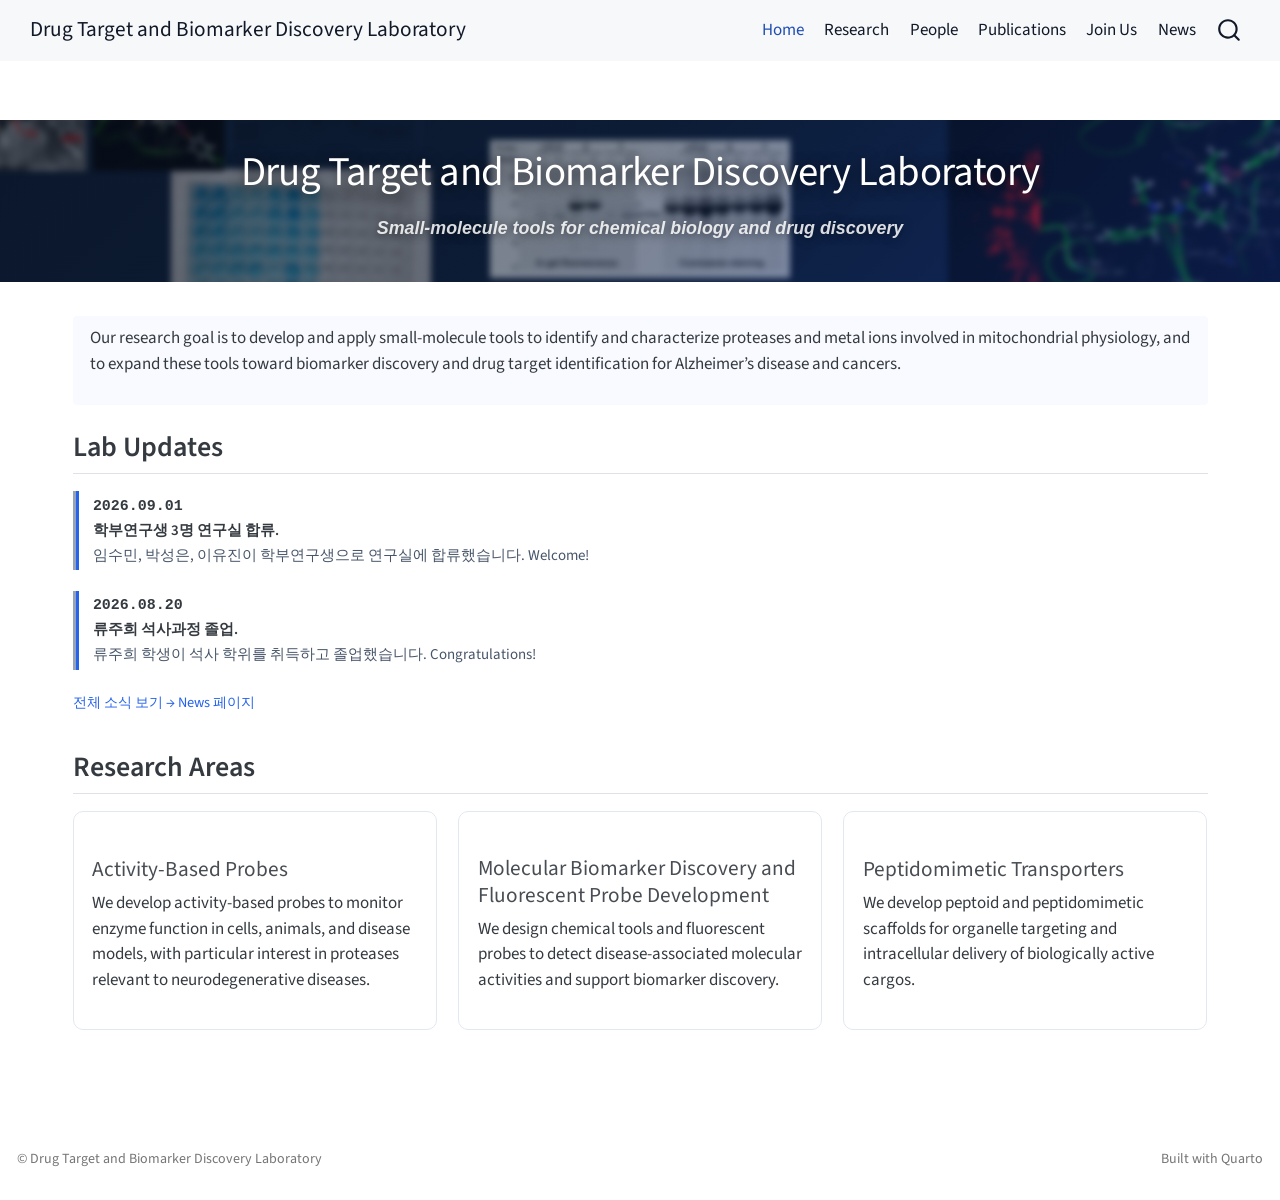
==== commit a21a7d17: "Publish latest two news items on homepage" ====
--- a/docs/index.html
+++ b/docs/index.html
@@ -147,6 +147,7 @@
 </div>
 <section id="lab-updates" class="level2">
 <h2 class="anchored" data-anchor-id="lab-updates">Lab Updates</h2>
+<div class="news-list">
 <div class="update-item">
   <div style="position:absolute;left:0;top:0;bottom:0;width:3px;background:#94a3b8;"></div>
   <div style="position:absolute;left:3px;top:0;bottom:0;width:3px;background:#2563eb;"></div>
@@ -178,39 +179,42 @@
   <span style="display:block;font-size:0.88rem;font-weight:600;margin-bottom:0.15rem;">Lab website migration complete.</span>
   <span style="display:block;font-size:0.88rem;color:#475569;">The Drug Target and Biomarker Discovery Laboratory website has been successfully migrated to Quarto and GitHub Pages.</span>
 </div>
-
-<div id="old-news-link" style="display:none;margin-top:0.2rem;">
+</div>
+
+<script>
+document.addEventListener('DOMContentLoaded', function () {
+  var list = document.querySelector('.news-list');
+  if (!list) return;
+  var isHome = document.getElementById('lab-updates') !== null;
+  var items = Array.from(list.querySelectorAll('.update-item'));
+
+  function newsDate(item) {
+    var dateSpan = item.querySelector('span[style*="monospace"]');
+    return dateSpan ? Number(dateSpan.textContent.trim().replace(/\D/g, '')) : 0;
+  }
+
+  items.sort(function (a, b) { return newsDate(b) - newsDate(a); });
+  items.forEach(function (item, index) {
+    list.appendChild(item);
+    item.style.display = isHome && index >= 2 ? 'none' : '';
+  });
+
+  var emptyMessage = document.getElementById('no-recent-news');
+  if (emptyMessage) emptyMessage.hidden = items.length > 0;
+});
+</script>
+
+<p id="no-recent-news" hidden style="font-size:0.88rem;color:#475569;">등록된 소식이 없습니다.</p>
+<div style="margin-top:0.2rem;">
   <a href="news.html" style="font-size:0.85rem;color:#2563eb;text-decoration:none;">
-    오래된 소식 더 보기 → News 페이지
+    전체 소식 보기 → News 페이지
   </a>
 </div>
+
 </section>
 <section id="research-areas" class="level2">
 <h2 class="anchored" data-anchor-id="research-areas">Research Areas</h2>
-<script>
-document.addEventListener('DOMContentLoaded', function () {
-  var today = new Date();
-  var cutoff = new Date(today.getFullYear(), today.getMonth() - 2, today.getDate());
-  var hiddenCount = 0;
-
-  document.querySelectorAll('.update-item').forEach(function (item) {
-    var dateSpan = item.querySelector('span[style*="monospace"]');
-    if (!dateSpan) return;
-    var parts = dateSpan.textContent.trim().split('.');
-    if (parts.length < 3) return;
-    var itemDate = new Date(parseInt(parts[0]), parseInt(parts[1]) - 1, parseInt(parts[2]));
-    if (itemDate < cutoff) {
-      item.style.display = 'none';
-      hiddenCount++;
-    }
-  });
-
-  if (hiddenCount > 0) {
-    var link = document.getElementById('old-news-link');
-    if (link) link.style.display = 'block';
-  }
-});
-</script>
+
 <div class="card-grid">
 <section id="activity-based-probes" class="level4 research-card">
 <h4 class="anchored" data-anchor-id="activity-based-probes">Activity-Based Probes</h4>
@@ -648,4 +652,4 @@
 
 
 
-</body></html>+</body></html>
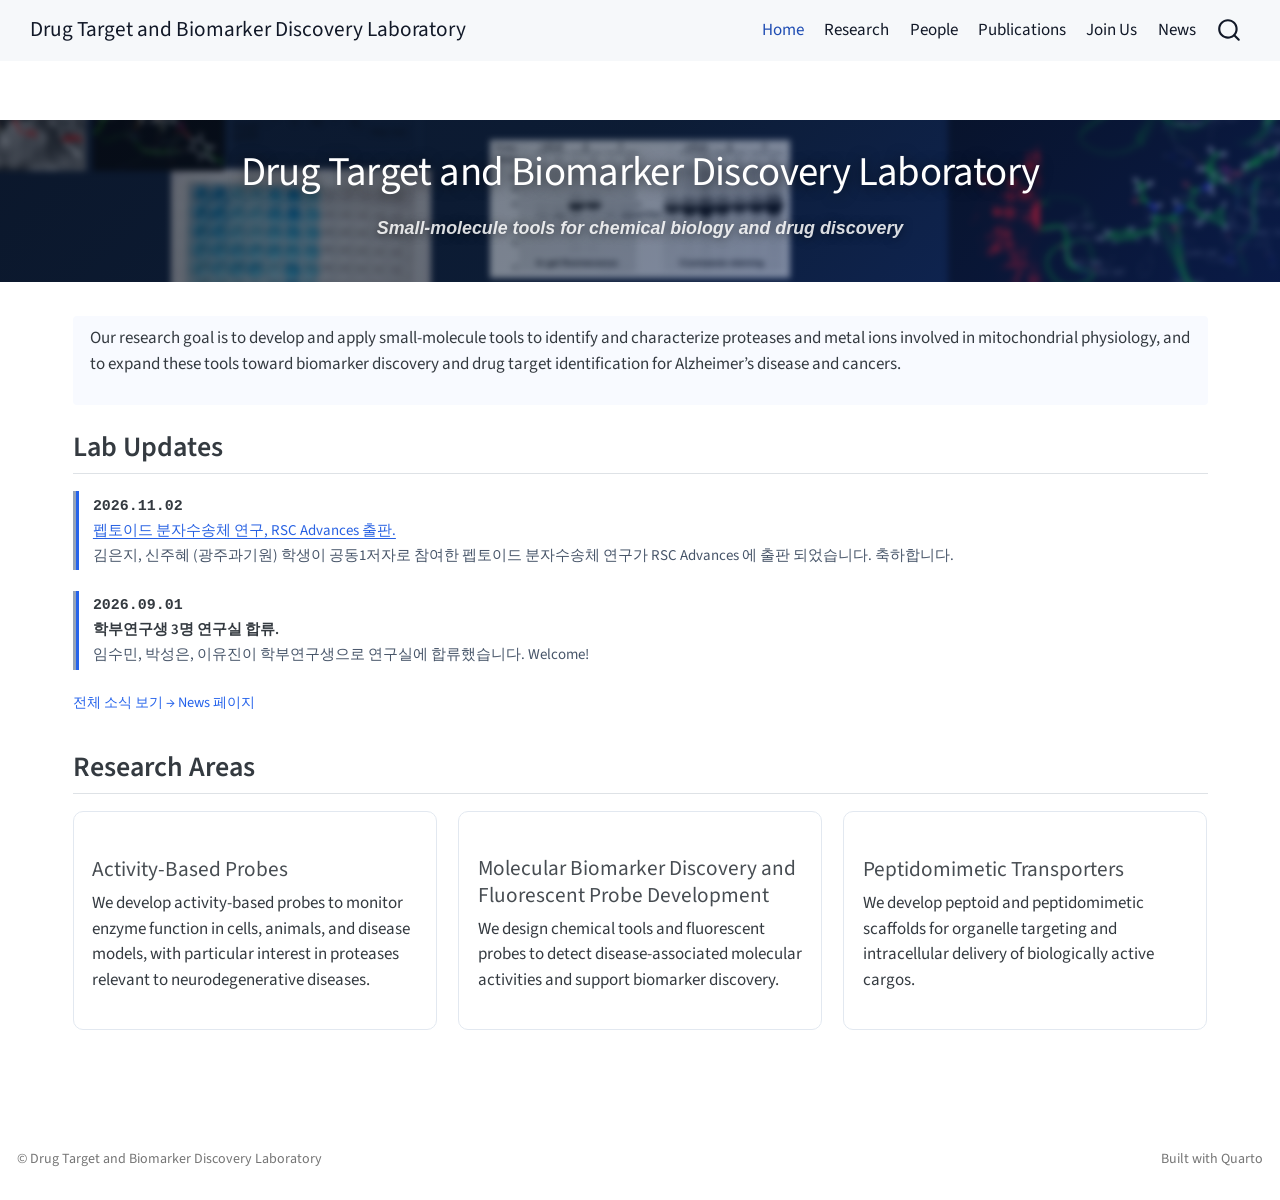
==== commit b3e76bfd: "Show new RSC Advances paper as latest homepage news" ====
--- a/docs/index.html
+++ b/docs/index.html
@@ -148,6 +148,14 @@
 <section id="lab-updates" class="level2">
 <h2 class="anchored" data-anchor-id="lab-updates">Lab Updates</h2>
 <div class="news-list">
+<div class="update-item">
+  <div style="position:absolute;left:0;top:0;bottom:0;width:3px;background:#94a3b8;"></div>
+  <div style="position:absolute;left:3px;top:0;bottom:0;width:3px;background:#2563eb;"></div>
+  <span style="display:block;font-size:0.88rem;font-weight:600;font-family:ui-monospace,monospace;margin-bottom:0.15rem;">2026.11.02</span>
+  <span style="display:block;font-size:0.88rem;font-weight:600;margin-bottom:0.15rem;"><a href="https://doi.org/10.1039/D6RA06745J">펩토이드 분자수송체 연구, RSC Advances 출판.</a></span>
+  <span style="display:block;font-size:0.88rem;color:#475569;">김은지, 신주혜 (광주과기원) 학생이 공동1저자로 참여한 펩토이드 분자수송체 연구가 RSC Advances 에 출판 되었습니다. 축하합니다.</span>
+</div>
+
 <div class="update-item">
   <div style="position:absolute;left:0;top:0;bottom:0;width:3px;background:#94a3b8;"></div>
   <div style="position:absolute;left:3px;top:0;bottom:0;width:3px;background:#2563eb;"></div>
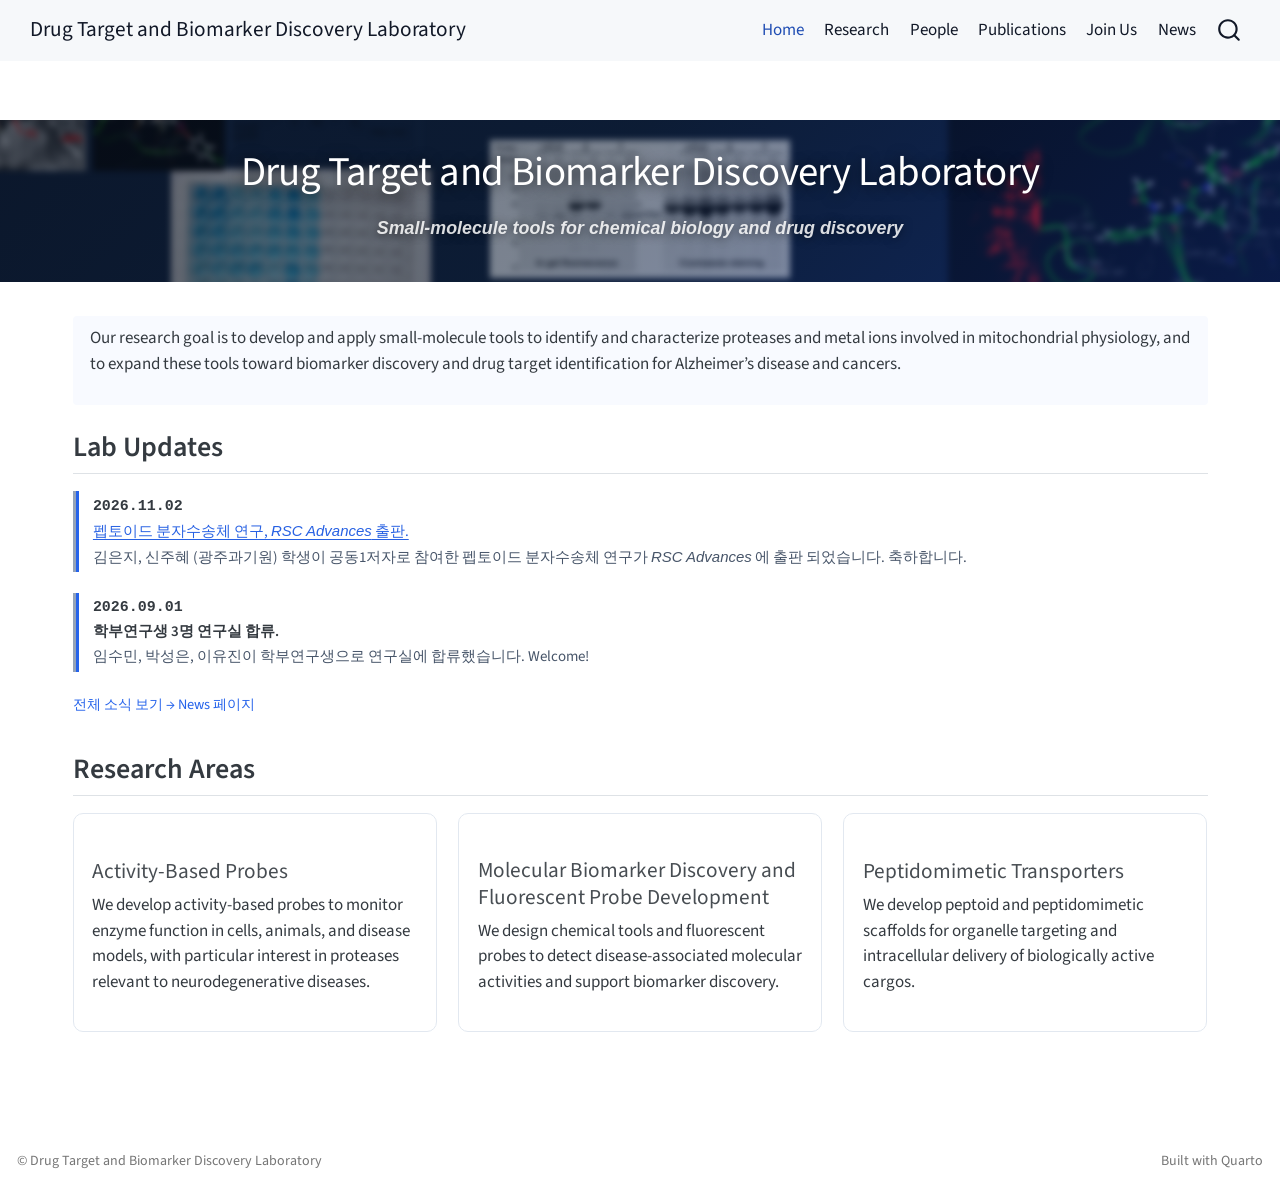
==== commit e5ee2439: "Publish italic journal name on homepage" ====
--- a/docs/index.html
+++ b/docs/index.html
@@ -152,8 +152,8 @@
   <div style="position:absolute;left:0;top:0;bottom:0;width:3px;background:#94a3b8;"></div>
   <div style="position:absolute;left:3px;top:0;bottom:0;width:3px;background:#2563eb;"></div>
   <span style="display:block;font-size:0.88rem;font-weight:600;font-family:ui-monospace,monospace;margin-bottom:0.15rem;">2026.11.02</span>
-  <span style="display:block;font-size:0.88rem;font-weight:600;margin-bottom:0.15rem;"><a href="https://doi.org/10.1039/D6RA06745J">펩토이드 분자수송체 연구, RSC Advances 출판.</a></span>
-  <span style="display:block;font-size:0.88rem;color:#475569;">김은지, 신주혜 (광주과기원) 학생이 공동1저자로 참여한 펩토이드 분자수송체 연구가 RSC Advances 에 출판 되었습니다. 축하합니다.</span>
+  <span style="display:block;font-size:0.88rem;font-weight:600;margin-bottom:0.15rem;"><a href="https://doi.org/10.1039/D6RA06745J">펩토이드 분자수송체 연구, <em>RSC Advances</em> 출판.</a></span>
+  <span style="display:block;font-size:0.88rem;color:#475569;">김은지, 신주혜 (광주과기원) 학생이 공동1저자로 참여한 펩토이드 분자수송체 연구가 <em>RSC Advances</em> 에 출판 되었습니다. 축하합니다.</span>
 </div>
 
 <div class="update-item">
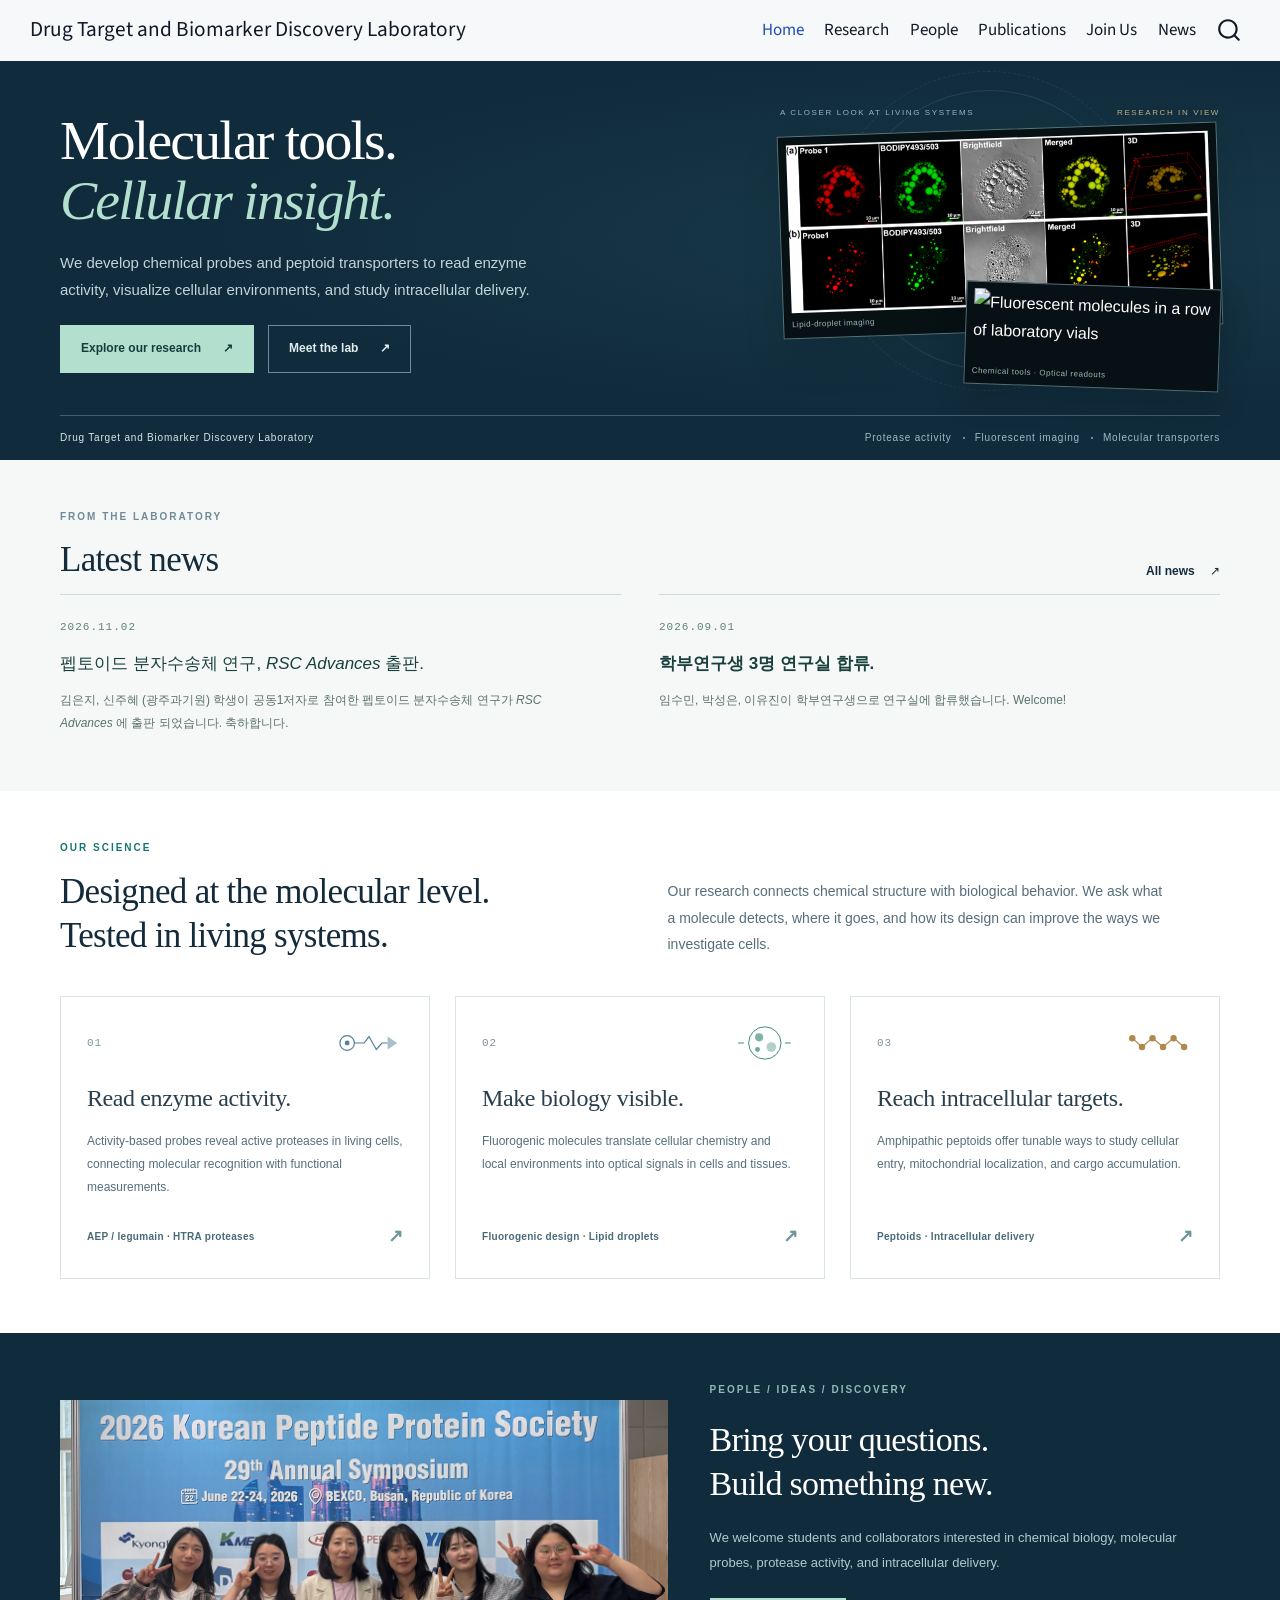
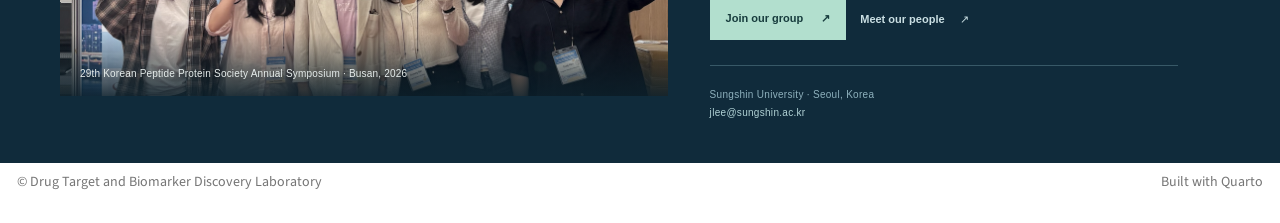
==== commit 71ae89df: "Publish approved Home redesign with compact hero and three sections" ====
--- a/docs/index.html
+++ b/docs/index.html
@@ -73,6 +73,53 @@
 
 
 <link rel="stylesheet" href="styles.css">
+<meta name="description" content="Chemical probes and peptoid transporters for enzyme activity, fluorescent imaging, and intracellular delivery at Sungshin University.">
+<style id="home-page-styles">
+
+
+#quarto-content.quarto-container{display:block!important;width:100%;max-width:none;margin:0!important;padding:0!important;}
+#quarto-document-content.content{display:block;width:100%;max-width:none!important;margin:0!important;padding:0!important;}
+#title-block-header{display:none;}
+.home-page h1,.home-page h2,.home-page h3{padding-bottom:0;}
+.home-page p{font-size:inherit;line-height:inherit;}
+
+.home-page{--ink:#142b3b;--muted:#566e7c;--navy:#102b3b;--teal:#16766e;--mint:#b2dfce;--gold:#c6a569;--line:#dae4e6;color:var(--ink);font:16px/1.75 Arial,Helvetica,sans-serif;overflow:hidden;background:#fff}
+.home-page *{box-sizing:border-box}.home-page a{color:inherit;text-decoration:none}.home-page a:hover{text-decoration:underline;text-underline-offset:4px}.home-page a:focus-visible{outline:3px solid #39a899;outline-offset:5px}.home-page h1,.home-page h2,.home-page h3,.home-page p,.home-page figure{margin:0;padding-bottom:0}.home-page .wrap{width:min(1160px,calc(100% - 80px));margin:auto}.home-page .eyebrow{font-size:10px;letter-spacing:2px;text-transform:uppercase;font-weight:700}.home-page .quiet{color:var(--muted)}
+.home-page .hero{background:var(--navy);color:#fff;position:relative;isolation:isolate}.home-page .hero:before{content:'';position:absolute;inset:0;z-index:-1;background:radial-gradient(ellipse at 80% 44%,#3b717d36,transparent 58%)}.home-page .hero-inner{display:grid;grid-template-columns:1.1fr 1fr;gap:40px;align-items:center;padding:72px 0 52px}.home-page .hero .eyebrow{color:#99c2c3;margin-bottom:24px}.home-page h1{font-family:Georgia,'Times New Roman',serif;font-size:clamp(48px,5.1vw,72px);font-weight:400;line-height:1.08;letter-spacing:-2.5px;border:0!important;max-width:650px}.home-page h1 em{color:var(--mint);font-weight:400}.home-page .hero p{color:#c1d4da;font-size:16px;line-height:1.85;max-width:475px;margin-top:24px}.home-page .hero-actions{display:flex;gap:14px;flex-wrap:wrap;margin-top:30px}.home-page .button{display:inline-flex;align-items:center;gap:22px;justify-content:space-between;padding:12px 20px;border:1px solid #b8cdd1;font-size:12px;font-weight:600;white-space:nowrap;line-height:1.8;transition:background .15s,color .15s}.home-page .button.primary{background:#b2dfce;color:#173c3d;border-color:#b2dfce}.home-page .button.secondary{border-color:#6c8c98;color:#e0edee}.home-page .button:hover{background:#e5f4ed;color:#173c3d;text-decoration:none}.home-page .hero-location{font-size:10px;letter-spacing:.5px;color:#7fa4af;margin-top:31px;display:flex;gap:9px;align-items:center}.home-page .hero-location:before{content:'';width:6px;height:6px;border:1px solid #8cafb9;border-radius:50%}
+.home-page .visual{position:relative;padding:30px 0 30px 26px;min-width:0}.home-page .visual:before{content:'';position:absolute;width:360px;height:360px;border:1px solid #6d9aa133;border-radius:50%;left:45px;top:15px;z-index:-1}.home-page .visual:after{content:'';position:absolute;width:410px;height:410px;border:1px dashed #6d9aa128;border-radius:50%;left:20px;top:-10px;z-index:-1}.home-page .visual-top{display:flex;justify-content:space-between;align-items:center;margin:0 0 12px 0;font:9px/1.6 Arial,sans-serif;letter-spacing:1.6px;color:#94b6bd;text-transform:uppercase}.home-page .visual-top span:last-child{color:#c5af83}.home-page .image-frame{border:1px solid #54757d;background:#071114;padding:12px 12px 10px;box-shadow:0 20px 40px #020d1622;transform:rotate(-2deg)}.home-page .image-frame img{width:100%;height:auto;display:block}.home-page .image-frame figcaption{display:flex;justify-content:space-between;margin-top:9px;font:9px/1.6 Arial,sans-serif;color:#a1b6ba;letter-spacing:.4px}.home-page .vials{position:relative;width:78%;margin:24px 0 0 auto;padding:10px 11px 8px;background:#071115;border:1px solid #516d76;transform:rotate(2deg);box-shadow:0 14px 30px #020d1638}.home-page .vials img{width:100%;height:auto;display:block}.home-page .vials figcaption{font:9px/1.5 Arial,sans-serif;letter-spacing:.5px;color:#9db9c0;margin-top:8px}.home-page .visual-label{position:absolute;left:0;bottom:52px;font-family:Georgia,serif;font-style:italic;color:#9cc7c5;font-size:15px;line-height:1.6;max-width:100px}.home-page .hero-bottom{padding:18px 0;border-top:1px solid #41606c;display:flex;align-items:center;justify-content:space-between;gap:20px;font-size:10px;letter-spacing:.8px;color:#9dbac3}.home-page .hero-bottom b{font-weight:500;color:#d5e7e9}.home-page .hero-bottom .keywords{display:flex;gap:23px}.home-page .hero-bottom .keywords span{position:relative}.home-page .hero-bottom .keywords span+span:before{content:'';position:absolute;left:-12px;top:8px;width:2px;height:2px;border-radius:50%;background:#8caeaf}
+.home-page .section-top{display:flex;align-items:end;justify-content:space-between;gap:30px;margin-bottom:30px}.home-page .section-top .eyebrow{color:#6f8a97;margin-bottom:13px}.home-page h2{font-family:Georgia,serif;font-size:35px;line-height:1.25;font-weight:400;letter-spacing:-.7px;border:0}.home-page .text-link{font-size:12px;font-weight:600;white-space:nowrap;display:inline-block}.home-page .text-link span{margin-left:12px;font-weight:400}.home-page .science{padding:66px 0 64px}.home-page .science-intro{display:grid;grid-template-columns:1fr 1fr;gap:55px;align-items:end;margin-bottom:38px}.home-page .science-intro .eyebrow{color:var(--teal);margin-bottom:14px}.home-page .science-intro p{font-size:14px;color:var(--muted);line-height:1.9;max-width:500px}.home-page .areas{display:grid;grid-template-columns:repeat(3,1fr);gap:25px}.home-page .area-card{position:relative;display:flex;flex-direction:column;align-items:start;border:1px solid var(--line);padding:25px 26px 26px;transition:transform .15s,background .15s;color:var(--ink);background:#fff;min-width:0}.home-page .area-card:hover{background:#f4f9f6;transform:translateY(-3px);text-decoration:none}.home-page .card-top{display:flex;align-items:center;justify-content:space-between;width:100%;color:#7d959e;margin-bottom:18px;font:11px monospace;letter-spacing:1px}.home-page .card-top svg{width:68px;height:42px;color:#547f98}.home-page .area-card:nth-child(2) .card-top svg{color:#3b8b79}.home-page .area-card:nth-child(3) .card-top svg{color:#af8a4e}.home-page .area-card h3{font-family:Georgia,serif;font-weight:400;font-size:24px;line-height:1.35;letter-spacing:-.4px;max-width:280px;border:0}.home-page .area-card p{font-size:12px;color:var(--muted);line-height:1.9;margin-top:16px;margin-bottom:22px}.home-page .card-bottom{margin-top:auto;display:flex;align-items:center;justify-content:space-between;width:100%;font-size:10px;color:#496a77;font-weight:600;letter-spacing:.3px}.home-page .card-bottom span:last-child{font-size:18px;color:#6f959d}
+.home-page .news{padding:48px 0 55px;border-top:1px solid var(--line);background:#f5f8f7;scroll-margin-top:80px}.home-page .news .section-top{margin-bottom:12px}.home-page #lab-updates{margin:0}.home-page .news-list{display:grid;grid-template-columns:repeat(2,minmax(0,1fr));gap:38px}.home-page .update-item{position:relative;padding:23px 0 0!important;margin:0!important;border-top:1px solid #cddcda;line-height:1.75}.home-page .update-item:before,.home-page .update-item:after,.home-page .update-item>div{display:none!important}.home-page .update-item>span{display:block!important}.home-page .update-item>span:first-of-type{font-family:monospace!important;font-size:11px!important;letter-spacing:1px;color:#648279;font-weight:400!important;margin-bottom:13px!important}.home-page .update-item>span:nth-of-type(2){font-size:17px!important;font-weight:600!important;line-height:1.7;margin-bottom:10px!important;color:#1a403e}.home-page .update-item>span:nth-of-type(3){font-size:12px!important;line-height:1.95;color:#5a726f!important;max-width:510px}.home-page .update-item em{font-style:italic}.home-page #no-recent-news{color:#5a726f;font-size:13px}
+.home-page .publication{padding:65px 0 70px}.home-page .publication-panel{display:grid;grid-template-columns:.92fr 1.12fr;gap:56px;align-items:center;border:1px solid var(--line);background:#fff}.home-page .paper-art{background:#f3f3eb;align-self:stretch;display:flex;flex-direction:column;justify-content:center;min-width:0;position:relative;padding:20px 18px 16px;overflow:hidden}.home-page .paper-art svg{width:100%;height:auto;display:block}.home-page .paper-art figcaption{font-size:9px;color:#859285;padding:0 20px 6px;line-height:1.6}.home-page .paper-copy{padding:35px 32px 35px 0}.home-page .paper-copy .eyebrow{color:#698271;margin-bottom:14px;font-size:9px}.home-page .paper-copy h3{font-family:Georgia,serif;font-size:28px;font-weight:400;line-height:1.35;letter-spacing:-.4px;border:0}.home-page .paper-copy p{font-size:13px;line-height:1.85;color:var(--muted);margin-top:17px}.home-page .paper-copy .citation{margin-top:19px;color:#517268;font-size:11px;line-height:1.7}.home-page .paper-copy .text-link{color:var(--teal);margin-top:17px;font-size:11px}
+.home-page .people{background:#102b3b;color:#fff}.home-page .people-inner{display:grid;grid-template-columns:1.1fr 1fr;align-items:stretch}.home-page .group-photo{position:relative;min-width:0}.home-page .group-photo img{width:100%;height:100%;min-height:380px;object-fit:cover;object-position:center 35%;display:block;max-width:100%}.home-page .group-photo figcaption{position:absolute;bottom:0;left:0;right:0;background:linear-gradient(transparent,#0c202be0);padding:32px 20px 14px;color:#e5eceb;font-size:10px;letter-spacing:.2px}.home-page .people-copy{padding:48px 42px 42px;align-self:center}.home-page .people-copy .eyebrow{color:#91bab7;margin-bottom:19px}.home-page .people-copy h2{font-size:34px;line-height:1.3;color:#fff}.home-page .people-copy p{font-size:13px;line-height:1.9;color:#afcbd0;margin-top:20px}.home-page .people-copy .hero-actions{margin-top:23px}.home-page .people-copy .button{font-size:11px;padding:10px 15px;gap:18px}.home-page .people-copy .text-link{color:#cadfe3;font-size:11px;align-self:center}.home-page .people-copy .contact{padding-top:20px;margin-top:25px;border-top:1px solid #385967;font-size:10px;color:#8eb1bd;letter-spacing:.3px}.home-page .people-copy .contact a{color:#b1d2d5}
+.home-page .closing{padding:33px 0;display:flex;align-items:center;justify-content:space-between;gap:30px}.home-page .closing p{font-family:Georgia,serif;font-size:20px;line-height:1.5;color:#48636a}.home-page .closing a{font-size:11px;color:#5e7b83}.home-page .closing a span{margin-left:14px}
+@media(max-width:950px){.home-page .wrap{width:calc(100% - 48px)}.home-page .hero-inner{gap:20px;padding:52px 0 42px}.home-page h1{font-size:54px}.home-page .visual{padding-left:12px}.home-page .visual-label{display:none}.home-page .visual:before,.home-page .visual:after{width:280px;height:280px;left:0}.home-page .area-card{padding:20px}.home-page .area-card h3{font-size:21px}.home-page .publication-panel{gap:30px}.home-page .paper-copy h3{font-size:25px}.home-page .people-copy{padding:35px 30px}.home-page .people-copy h2{font-size:29px}.home-page .hero-bottom .keywords{gap:16px}}
+@media(max-width:650px){.home-page .wrap{width:calc(100% - 36px)}.home-page .hero-inner{grid-template-columns:1fr;gap:22px;padding:40px 0 24px}.home-page .hero .eyebrow{font-size:9px;letter-spacing:1.6px;margin-bottom:22px}.home-page h1{font-size:49px;letter-spacing:-1.8px;line-height:1.12}.home-page .hero p{font-size:14px;margin-top:21px;line-height:1.8}.home-page .hero-actions{gap:10px;margin-top:24px}.home-page .button{padding:10px 16px;font-size:11px;gap:15px}.home-page .hero-location{margin-top:22px;font-size:9px}.home-page .visual{padding:20px 4px 10px;max-width:440px;width:100%;margin:auto}.home-page .visual:before,.home-page .visual:after{width:270px;height:270px;left:25px;top:0}.home-page .vials{width:73%;margin-top:18px}.home-page .visual-top{font-size:8px}.home-page .image-frame{padding:8px}.home-page .image-frame figcaption{font-size:8px}.home-page .vials figcaption{font-size:8px}.home-page .hero-bottom{display:block;padding:16px 0;font-size:9px}.home-page .hero-bottom .keywords{margin-top:9px;gap:22px;font-size:9px}.home-page .science{padding:38px 0 40px}.home-page .science-intro{grid-template-columns:1fr;gap:18px;margin-bottom:25px}.home-page h2{font-size:29px;line-height:1.3}.home-page .science-intro p{font-size:13px}.home-page .areas{grid-template-columns:1fr;gap:13px}.home-page .area-card{padding:21px 23px}.home-page .card-top{margin-bottom:10px}.home-page .area-card h3{font-size:25px;max-width:none}.home-page .area-card p{margin:12px 0 16px;font-size:12px}.home-page .card-top svg{height:34px}.home-page .section-top{align-items:center;gap:15px}.home-page .text-link{font-size:10px}.home-page .news{padding:35px 0 38px}.home-page .news-list{grid-template-columns:1fr;gap:26px}.home-page .update-item{padding-top:20px!important}.home-page .update-item>span:nth-of-type(2){font-size:16px!important}.home-page .update-item>span:nth-of-type(3){font-size:12px!important}.home-page .publication{padding:38px 0 40px}.home-page .publication-panel{grid-template-columns:1fr;gap:0}.home-page .paper-art{padding:15px 15px 10px}.home-page .paper-art svg{max-height:240px}.home-page .paper-copy{padding:25px}.home-page .paper-copy h3{font-size:26px}.home-page .people-inner{grid-template-columns:1fr}.home-page .group-photo img{min-height:0;height:260px}.home-page .people-copy{padding:30px 25px 32px}.home-page .people-copy h2{font-size:31px}.home-page .people-copy p{font-size:13px}.home-page .people-copy .eyebrow{margin-bottom:14px}.home-page .closing{display:block;padding:28px 0}.home-page .closing p{font-size:19px}.home-page .closing a{display:inline-block;margin-top:14px}}
+@media(prefers-reduced-motion:reduce){.home-page .area-card,.home-page .button{transition:none}.home-page .area-card:hover{transform:none}}
+
+/* Compact opening section; shared with the Research page's visual rhythm. */
+.home-page .hero-inner{padding:34px 0 28px;gap:34px;}
+.home-page h1{font-size:clamp(44px,4.35vw,60px);letter-spacing:-1.8px;}
+.home-page .hero p{font-size:15px;margin-top:19px;line-height:1.8;}
+.home-page .hero-actions{margin-top:22px;}
+.home-page .visual{width:100%;max-width:440px;margin-left:auto;padding:12px 0 55px;}
+.home-page .visual:before{width:280px;height:280px;left:70px;top:-5px;}
+.home-page .visual:after{width:320px;height:320px;left:48px;top:-24px;}
+.home-page .visual-top{margin-bottom:9px;font-size:8px;}
+.home-page .image-frame{padding:8px 8px 7px;}
+.home-page .image-frame figcaption{margin-top:6px;font-size:8px;}
+.home-page .vials{position:absolute;right:0;bottom:0;width:58%;margin:0;padding:6px 7px;}
+.home-page .vials figcaption{font-size:8px;margin-top:4px;}
+.home-page .visual-label{display:none;}
+.home-page .hero-bottom{padding:13px 0;}
+.home-page .news{border-top:0;}
+.home-page .science{padding:48px 0 54px;}
+.home-page .group-photo{align-self:center;}
+.home-page .group-photo img{height:auto;min-height:0;object-fit:contain;}
+@media(max-width:950px){.home-page .hero-inner{gap:24px;padding:30px 0 25px}.home-page h1{font-size:49px}.home-page .visual-top{letter-spacing:1px}.home-page .vials{width:62%}}
+@media(max-width:650px){.home-page .hero-inner{padding:29px 0 20px;gap:14px}.home-page h1{font-size:46px}.home-page .hero p{font-size:14px;margin-top:18px}.home-page .hero-actions{margin-top:20px}.home-page .visual{padding:8px 4px 48px;max-width:360px}.home-page .visual-top{font-size:7px;letter-spacing:.8px}.home-page .vials{width:58%;right:4px;bottom:0}.home-page .vials figcaption{font-size:7px}.home-page .hero-bottom{padding:12px 0}.home-page .science{padding:36px 0 40px}.home-page .group-photo img{height:auto;min-height:0}}
+
+
+</style>
 </head>
 
 <body class="nav-fixed quarto-light">
@@ -129,25 +176,9 @@
 <!-- margin-sidebar -->
     
 <!-- main -->
-<main class="content column-page" id="quarto-document-content"><header id="title-block-header" class="quarto-title-block"></header>
-
-
-
-
-<div class="hero-graphic">
-<div class="hero-title">
-<p>Drug Target and Biomarker Discovery Laboratory</p>
-</div>
-<div class="hero-subtitle">
-<p>Small-molecule tools for chemical biology and drug discovery</p>
-</div>
-</div>
-<div class="highlight-band">
-<p>Our research goal is to develop and apply small-molecule tools to identify and characterize proteases and metal ions involved in mitochondrial physiology, and to expand these tools toward biomarker discovery and drug target identification for Alzheimer’s disease and cancers.</p>
-</div>
-<section id="lab-updates" class="level2">
-<h2 class="anchored" data-anchor-id="lab-updates">Lab Updates</h2>
-<div class="news-list">
+<main class="content column-page" id="quarto-document-content">
+<div class="home-page" id="home-top"><section class="hero"><div class="wrap"><div class="hero-inner"><div class="hero-copy"><h1>Molecular tools.<br><em>Cellular insight.</em></h1><p>We develop chemical probes and peptoid transporters to read enzyme activity, visualize cellular environments, and study intracellular delivery.</p><div class="hero-actions"><a class="button primary" href="research.html" target="_blank" rel="noopener">Explore our research <span>↗</span></a><a class="button secondary" href="people.html" target="_blank" rel="noopener">Meet the lab <span>↗</span></a></div></div><div class="visual"><div class="visual-top"><span>A closer look at living systems</span><span>Research in view</span></div><figure class="image-frame"><img src="images/paste-2.png" width="642" height="255" alt="Lipid-droplet fluorescence imaging panels from the laboratory website"><figcaption><span>Lipid-droplet imaging</span><span>Cells &amp; subcellular structures</span></figcaption></figure><figure class="vials"><img src="https://raw.githubusercontent.com/chembiolab/chembiolab.github.io/0deb578cf1abf89d1f92a0a274a61813726a4b0c/images/paste-1.png" width="320" height="97" alt="Fluorescent molecules in a row of laboratory vials"><figcaption>Chemical tools · Optical readouts</figcaption></figure><div class="visual-label">Designed<br>to reveal.</div></div></div><div class="hero-bottom"><b>Drug Target and Biomarker Discovery Laboratory</b><div class="keywords"><span>Protease activity</span><span>Fluorescent imaging</span><span>Molecular transporters</span></div></div></div></section>
+<section class="news"><div class="wrap"><div class="section-top"><div><div class="eyebrow">From the laboratory</div><h2 id="lab-updates">Latest news</h2></div><a class="text-link" href="news.html" target="_blank" rel="noopener">All news <span>↗</span></a></div><div class="news-list">
 <div class="update-item">
   <div style="position:absolute;left:0;top:0;bottom:0;width:3px;background:#94a3b8;"></div>
   <div style="position:absolute;left:3px;top:0;bottom:0;width:3px;background:#2563eb;"></div>
@@ -210,37 +241,10 @@
   var emptyMessage = document.getElementById('no-recent-news');
   if (emptyMessage) emptyMessage.hidden = items.length > 0;
 });
-</script>
-
-<p id="no-recent-news" hidden style="font-size:0.88rem;color:#475569;">등록된 소식이 없습니다.</p>
-<div style="margin-top:0.2rem;">
-  <a href="news.html" style="font-size:0.85rem;color:#2563eb;text-decoration:none;">
-    전체 소식 보기 → News 페이지
-  </a>
-</div>
-
-</section>
-<section id="research-areas" class="level2">
-<h2 class="anchored" data-anchor-id="research-areas">Research Areas</h2>
-
-<div class="card-grid">
-<section id="activity-based-probes" class="level4 research-card">
-<h4 class="anchored" data-anchor-id="activity-based-probes">Activity-Based Probes</h4>
-<p>We develop activity-based probes to monitor enzyme function in cells, animals, and disease models, with particular interest in proteases relevant to neurodegenerative diseases.</p>
-</section>
-<section id="molecular-biomarker-discovery-and-fluorescent-probe-development" class="level4 research-card">
-<h4 class="anchored" data-anchor-id="molecular-biomarker-discovery-and-fluorescent-probe-development">Molecular Biomarker Discovery and Fluorescent Probe Development</h4>
-<p>We design chemical tools and fluorescent probes to detect disease-associated molecular activities and support biomarker discovery.</p>
-</section>
-<section id="peptidomimetic-transporters" class="level4 research-card">
-<h4 class="anchored" data-anchor-id="peptidomimetic-transporters">Peptidomimetic Transporters</h4>
-<p>We develop peptoid and peptidomimetic scaffolds for organelle targeting and intracellular delivery of biologically active cargos.</p>
-</section>
-</div>
-
-
-</section>
-
+</script><p id="no-recent-news" hidden>등록된 소식이 없습니다.</p></div></section>
+<section class="science" id="research-areas"><div class="wrap"><div class="science-intro"><div><div class="eyebrow">Our science</div><h2>Designed at the molecular level.<br>Tested in living systems.</h2></div><p>Our research connects chemical structure with biological behavior. We ask what a molecule detects, where it goes, and how its design can improve the ways we investigate cells.</p></div><div class="areas"><a class="area-card" href="research.html#protease" target="_blank" rel="noopener"><div class="card-top"><span>01</span><svg viewBox="0 0 84 48" fill="none" aria-hidden="true"><circle cx="15" cy="24" r="9" stroke="currentColor" stroke-width="1.5"/><circle cx="15" cy="24" r="3" fill="currentColor"/><path d="M24 24h12l6-8 9 16 7-8h7" stroke="currentColor" stroke-width="1.5"/><path d="m65 16 12 8-12 8Z" fill="currentColor" opacity=".5"/></svg></div><h3>Read enzyme activity.</h3><p>Activity-based probes reveal active proteases in living cells, connecting molecular recognition with functional measurements.</p><div class="card-bottom"><span>AEP / legumain · HTRA proteases</span><span>↗</span></div></a><a class="area-card" href="research.html#imaging" target="_blank" rel="noopener"><div class="card-top"><span>02</span><svg viewBox="0 0 84 48" fill="none" aria-hidden="true"><circle cx="43" cy="24" r="20" stroke="currentColor" stroke-width="1.2"/><circle cx="36" cy="17" r="5" fill="currentColor" opacity=".65"/><circle cx="51" cy="29" r="6" fill="currentColor" opacity=".4"/><circle cx="34" cy="32" r="3" fill="currentColor" opacity=".75"/><path d="M10 24h7m51 0h7" stroke="currentColor" stroke-width="1.5"/></svg></div><h3>Make biology visible.</h3><p>Fluorogenic molecules translate cellular chemistry and local environments into optical signals in cells and tissues.</p><div class="card-bottom"><span>Fluorogenic design · Lipid droplets</span><span>↗</span></div></a><a class="area-card" href="research.html#delivery" target="_blank" rel="noopener"><div class="card-top"><span>03</span><svg viewBox="0 0 84 48" fill="none" aria-hidden="true"><path d="m9 18 12 11 13-11 13 11 13-11 13 11" stroke="currentColor" stroke-width="1.5"/><g fill="currentColor"><circle cx="9" cy="18" r="4"/><circle cx="21" cy="29" r="4"/><circle cx="34" cy="18" r="4"/><circle cx="47" cy="29" r="4"/><circle cx="60" cy="18" r="4"/><circle cx="73" cy="29" r="4"/></g></svg></div><h3>Reach intracellular targets.</h3><p>Amphipathic peptoids offer tunable ways to study cellular entry, mitochondrial localization, and cargo accumulation.</p><div class="card-bottom"><span>Peptoids · Intracellular delivery</span><span>↗</span></div></a></div></div></section>
+<section class="people" id="people"><div class="wrap"><div class="people-inner"><figure class="group-photo"><img src="images/labpic.jpg" width="1226" height="598" loading="lazy" alt="Research group at the 29th Korean Peptide Protein Society Annual Symposium in Busan, 2026"><figcaption>29th Korean Peptide Protein Society Annual Symposium · Busan, 2026</figcaption></figure><div class="people-copy"><div class="eyebrow">People / Ideas / Discovery</div><h2>Bring your questions.<br>Build something new.</h2><p>We welcome students and collaborators interested in chemical biology, molecular probes, protease activity, and intracellular delivery.</p><div class="hero-actions"><a class="button primary" href="join.html" target="_blank" rel="noopener">Join our group <span>↗</span></a><a class="text-link" href="people.html" target="_blank" rel="noopener">Meet our people <span>↗</span></a></div><div class="contact">Sungshin University · Seoul, Korea<br><a href="mailto:jlee@sungshin.ac.kr">jlee@sungshin.ac.kr</a></div></div></div></div></section>
+</div>
 </main> <!-- /main -->
 <script id="quarto-html-after-body" type="application/javascript">
   window.document.addEventListener("DOMContentLoaded", function (event) {
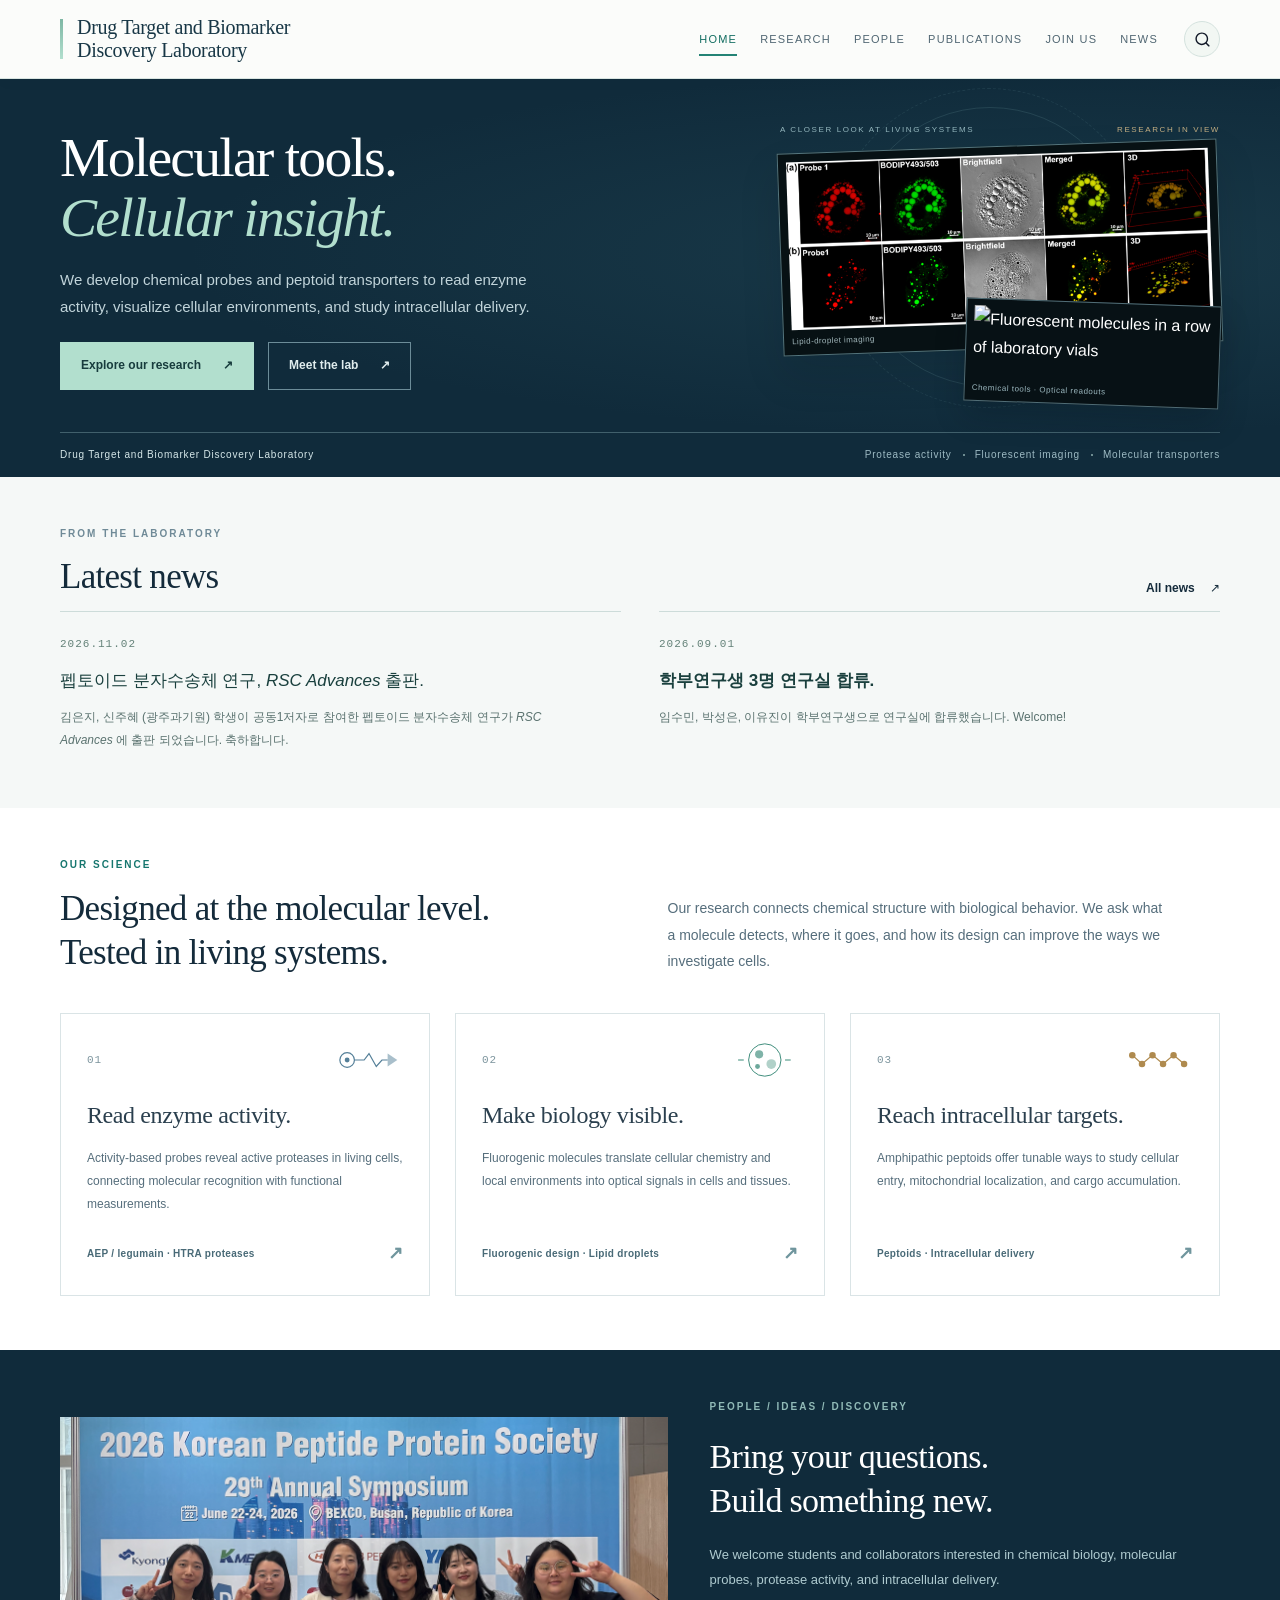
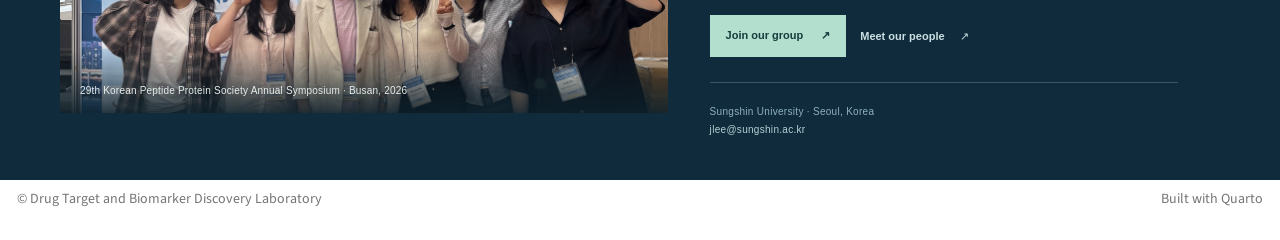
==== commit fc411462: "Refresh Home stylesheet reference for new navigation" ====
--- a/docs/index.html
+++ b/docs/index.html
@@ -72,7 +72,7 @@
 }</script>
 
 
-<link rel="stylesheet" href="styles.css">
+<link rel="stylesheet" href="styles.css?v=20261105-navigation">
 <meta name="description" content="Chemical probes and peptoid transporters for enzyme activity, fluorescent imaging, and intracellular delivery at Sungshin University.">
 <style id="home-page-styles">
 
--- a/docs/styles.css
+++ b/docs/styles.css
@@ -310,3 +310,135 @@
 }
 
 .update-item p { font-size: 0.88rem; line-height: 1.6; margin-bottom: 0.15rem; }
+
+
+
+/* Shared editorial design for People, Publications, Join Us and News. */
+body:has(.lab-page-intro){--lab-ink:#142b3b;--lab-muted:#566e7c;--lab-navy:#102b3b;--lab-teal:#16766e;--lab-mint:#b2dfce;--lab-line:#dae4e6;overflow-x:clip;background:#fff;color:var(--lab-ink)}
+body:has(.lab-page-intro) #quarto-content.quarto-container{display:block!important;max-width:none;width:100%;margin:0!important;padding:0!important}
+body:has(.lab-page-intro) #quarto-sidebar,body:has(.lab-page-intro) #quarto-margin-sidebar{display:none!important}
+body:has(.lab-page-intro) #quarto-document-content{display:block!important;max-width:1160px!important;width:calc(100% - 80px);margin:0 auto!important;padding:0 0 60px!important;font:15px/1.8 Arial,Helvetica,sans-serif;color:var(--lab-ink)}
+body:has(.lab-page-intro) #title-block-header{display:none!important}
+body:has(.lab-page-intro) #quarto-document-content p,body:has(.lab-page-intro) #quarto-document-content li{font-size:14px!important;line-height:1.85!important;color:var(--lab-muted)}
+body:has(.lab-page-intro) #quarto-document-content a{color:var(--lab-teal);text-decoration:none;text-underline-offset:4px}
+body:has(.lab-page-intro) #quarto-document-content a:hover{text-decoration:underline}
+body:has(.lab-page-intro) a:focus-visible{outline:3px solid #39a899;outline-offset:5px}
+body:has(.lab-page-intro) #quarto-document-content section{scroll-margin-top:90px}
+body:has(.lab-page-intro) #quarto-document-content h2{font:400 31px/1.3 Georgia,'Times New Roman',serif;letter-spacing:-.5px;color:var(--lab-ink);border:0;padding:0;margin:0 0 24px}
+body:has(.lab-page-intro) #quarto-document-content h3{font:400 23px/1.4 Georgia,'Times New Roman',serif;color:var(--lab-ink);border:0!important;margin:0 0 14px;padding:0!important}
+body:has(.lab-page-intro) #quarto-document-content>section{padding:42px 0;border-bottom:1px solid var(--lab-line)}
+body:has(.lab-page-intro) #quarto-document-content>section:last-child{border-bottom:0}
+body:has(.lab-page-intro) .lab-page-intro{position:relative;left:auto;width:100%;margin:0;background:var(--lab-navy);color:#fff;box-shadow:0 0 0 100vmax var(--lab-navy);clip-path:inset(0 -100vmax)}
+body:has(.lab-page-intro) .lab-page-intro .lab-intro-inner{width:100%!important;margin:auto;padding:34px 0 26px;display:grid;grid-template-columns:1.1fr 1fr;gap:28px 70px;align-items:end}
+body:has(.lab-page-intro) #quarto-document-content .lab-page-intro h1{font:400 clamp(43px,4.4vw,60px)/1.1 Georgia,'Times New Roman',serif;letter-spacing:-1.5px;border:0!important;margin:0;color:#fff;padding:0}
+body:has(.lab-page-intro) .lab-page-intro h1 em{color:var(--lab-mint);font-weight:400}
+body:has(.lab-page-intro) #quarto-document-content .lab-page-intro p{color:#bdd2d9!important;max-width:490px;margin:0;font-size:14px!important;line-height:1.9!important}
+body:has(.lab-page-intro) .lab-intro-nav{grid-column:1/-1;display:flex;gap:24px;flex-wrap:wrap;padding-top:18px;border-top:1px solid #ffffff26;font-size:11px;line-height:1.8}
+body:has(.lab-page-intro) #quarto-document-content .lab-intro-nav a{color:#c6dedf;white-space:nowrap}
+body:has(.lab-page-intro) .lab-intro-nav a:hover{color:#fff}
+body:has(.lab-page-intro) .lab-page-label{font:10px/1.5 Arial,sans-serif;letter-spacing:1.9px;text-transform:uppercase;color:#8eb9ba;margin-bottom:12px}
+body:has(.lab-page-intro) .lab-page-note{font-size:11px;color:var(--lab-muted);margin:24px 0}
+/* People: preserve portrait crops and present all current members consistently. */
+body:has(.lab-page-intro[data-page="people"]) #principal-investigator{display:grid;grid-template-columns:.88fr 1.12fr;gap:26px 38px}
+body:has(.lab-page-intro[data-page="people"]) #principal-investigator>h2,body:has(.lab-page-intro[data-page="people"]) .profile-box{grid-column:1/-1}
+body:has(.lab-page-intro[data-page="people"]) #principal-investigator>h2{margin-bottom:0}
+body:has(.lab-page-intro[data-page="people"]) .profile-box{padding:30px 34px;margin:0;background:#f3f7f5;border:1px solid var(--lab-line);gap:34px;align-items:center}
+body:has(.lab-page-intro[data-page="people"]) .profile-photo{flex:0 0 160px}
+body:has(.lab-page-intro[data-page="people"]) .profile-photo img{width:160px;height:160px;border:4px solid #fff}
+body:has(.lab-page-intro[data-page="people"]) .profile-box p{margin:0 0 9px}
+body:has(.lab-page-intro[data-page="people"]) #quarto-document-content .profile-info h3{font-size:30px;letter-spacing:-.5px;margin-bottom:12px}
+body:has(.lab-page-intro[data-page="people"]) #education,body:has(.lab-page-intro[data-page="people"]) #experience{padding:24px 0 0;border-top:1px solid var(--lab-line)}
+body:has(.lab-page-intro[data-page="people"]) #education ul,body:has(.lab-page-intro[data-page="people"]) #experience ul{padding-left:18px;margin:0}
+body:has(.lab-page-intro[data-page="people"]) #education li,body:has(.lab-page-intro[data-page="people"]) #experience li{margin-bottom:10px}
+body:has(.lab-page-intro[data-page="people"]) #current-members{display:grid;grid-template-columns:repeat(4,minmax(0,1fr));gap:22px}
+body:has(.lab-page-intro[data-page="people"]) #current-members>h2{grid-column:1/-1;margin-bottom:4px}
+body:has(.lab-page-intro[data-page="people"]) .member-grid{display:contents}
+body:has(.lab-page-intro[data-page="people"]) .member-card{padding:26px 12px 20px;border:1px solid var(--lab-line);background:#fff;text-align:center;min-width:0}
+body:has(.lab-page-intro[data-page="people"]) .member-card img{width:130px;height:130px;max-width:100%;border:0;object-fit:cover;margin-bottom:12px}
+body:has(.lab-page-intro[data-page="people"]) .member-card p{margin:0!important;font-size:12px!important;line-height:1.7!important}
+body:has(.lab-page-intro[data-page="people"]) .member-card strong{font-size:18px;color:var(--lab-ink);display:inline-block;margin-bottom:4px;font-weight:500}
+body:has(.lab-page-intro[data-page="people"]) #alumni>ul{list-style:none;padding:0;margin:0;display:grid;grid-template-columns:1fr 1fr;gap:0 36px}
+body:has(.lab-page-intro[data-page="people"]) #alumni li{padding:14px 0;margin:0;border-bottom:1px solid var(--lab-line)}
+body:has(.lab-page-intro[data-page="people"]) .honorary-list{display:grid;grid-template-columns:70px 1fr;gap:16px 28px;max-width:900px}
+body:has(.lab-page-intro[data-page="people"]) .honorary-list>p{grid-column:1;margin:0;padding-top:4px;color:var(--lab-teal)!important;font-family:monospace}
+body:has(.lab-page-intro[data-page="people"]) .honorary-list>ul{grid-column:2;margin:0;padding:0 0 16px 18px;border-bottom:1px solid var(--lab-line)}
+/* Publications: the complete record, with a compact year index. */
+body:has(.lab-page-intro[data-page="publications"]) #quarto-document-content>section{position:relative;padding:18px 0 18px 115px;min-height:100px}
+body:has(.lab-page-intro[data-page="publications"]) #quarto-document-content>section>h2{position:absolute;left:0;top:34px;margin:0;font:400 29px/1.3 Georgia,serif;color:var(--lab-teal)}
+body:has(.lab-page-intro[data-page="publications"]) #quarto-document-content>section>p{padding:20px 0!important;text-indent:0!important;margin:0!important;border-bottom:1px solid #e5eceb;font-size:14px!important;line-height:1.9!important;overflow-wrap:anywhere}
+body:has(.lab-page-intro[data-page="publications"]) #quarto-document-content>section>p:last-child{border-bottom:0}
+body:has(.lab-page-intro[data-page="publications"]) #quarto-document-content>section>p a{color:var(--lab-ink);font-weight:600}
+body:has(.lab-page-intro[data-page="publications"]) #quarto-document-content>section>p a:hover{color:var(--lab-teal)}
+body:has(.lab-page-intro[data-page="publications"]) #pub2026>p:first-of-type{background:#f0f7f3;border-left:3px solid #97c8b7;padding:20px 24px!important;margin:8px 0!important}
+body:has(.lab-page-intro[data-page="publications"]) .lab-intro-nav{gap:11px 22px}
+/* Join Us: photographs keep their full framing, with equal-height frames. */
+body:has(.lab-page-intro[data-page="join"]) .join-photos{display:grid!important;grid-template-columns:repeat(3,minmax(0,1fr));gap:16px!important;margin:38px 0 28px!important}
+body:has(.lab-page-intro[data-page="join"]) .join-photo-bottom{display:grid!important;grid-template-columns:1fr 1fr;gap:18px!important;margin:32px 0 0!important}
+body:has(.lab-page-intro[data-page="join"]) .join-photos img,body:has(.lab-page-intro[data-page="join"]) .join-photo-bottom img{width:100%!important;height:220px!important;max-width:100%;object-fit:contain!important;background:#102b3b;border:1px solid var(--lab-line)}
+body:has(.lab-page-intro[data-page="join"]) #quarto-document-content>.join-photos+p{max-width:820px;font:400 23px/1.65 Georgia,serif!important;color:#344e5e!important;margin:0 0 12px}
+body:has(.lab-page-intro[data-page="join"]) #research-interests ul{padding:0;margin:24px 0 0;display:grid;grid-template-columns:repeat(2,minmax(0,1fr));list-style:none;gap:12px}
+body:has(.lab-page-intro[data-page="join"]) #research-interests li{border:1px solid var(--lab-line);border-left:3px solid #9bcabd;padding:17px 20px;margin:0;background:#f7faf8}
+body:has(.lab-page-intro[data-page="join"]) .lab-contact-link{display:inline-block;font-size:13px;font-weight:600;border:1px solid #a5c6bf;padding:10px 18px;margin:8px 0 14px}
+/* News: chronological archive; Home continues to show only the latest two. */
+body:has(.lab-page-intro[data-page="news"]) #news-archive{padding-top:34px}
+body:has(.lab-page-intro[data-page="news"]) .news-list{display:block}
+body:has(.lab-page-intro[data-page="news"]) .update-item{display:grid;grid-template-columns:135px 1fr;gap:9px 30px;padding:27px 0!important;margin:0!important;border-bottom:1px solid var(--lab-line)}
+body:has(.lab-page-intro[data-page="news"]) .update-item:before,body:has(.lab-page-intro[data-page="news"]) .update-item:after,body:has(.lab-page-intro[data-page="news"]) .update-item>div{display:none!important}
+body:has(.lab-page-intro[data-page="news"]) .update-item>span:first-of-type{grid-column:1;grid-row:1/3;color:var(--lab-teal);font:12px/1.8 monospace!important;letter-spacing:.7px;margin:3px 0 0!important}
+body:has(.lab-page-intro[data-page="news"]) .update-item>span:nth-of-type(2){grid-column:2;font-size:20px!important;line-height:1.5!important;color:var(--lab-ink);font-weight:500!important;margin:0!important}
+body:has(.lab-page-intro[data-page="news"]) .update-item>span:nth-of-type(3){grid-column:2;font-size:14px!important;line-height:1.9!important;color:var(--lab-muted)!important;max-width:850px}
+body:has(.lab-page-intro[data-page="news"]) .update-item:first-child{background:#f0f7f3;padding:27px 25px!important;border-left:3px solid #97c8b7}
+body:has(.lab-page-intro[data-page="news"]) #quarto-document-content .update-item a{color:var(--lab-ink)}
+@media(max-width:900px){body:has(.lab-page-intro) #quarto-document-content{width:calc(100% - 48px)}body:has(.lab-page-intro) .lab-page-intro .lab-intro-inner{width:calc(100% - 48px);gap:24px 32px}body:has(.lab-page-intro[data-page="people"]) #current-members{gap:16px}body:has(.lab-page-intro[data-page="people"]) .member-card{padding:22px 8px}body:has(.lab-page-intro[data-page="join"]) .join-photos img{height:180px!important}}
+@media(max-width:650px){body:has(.lab-page-intro) #quarto-document-content{width:calc(100% - 36px);padding-bottom:32px!important}body:has(.lab-page-intro) .lab-page-intro .lab-intro-inner{width:calc(100% - 36px);grid-template-columns:1fr;padding:28px 0 21px;gap:18px}body:has(.lab-page-intro) #quarto-document-content .lab-page-intro h1{font-size:43px;letter-spacing:-1px}body:has(.lab-page-intro) .lab-intro-nav{gap:10px 20px;padding-top:16px}body:has(.lab-page-intro) #quarto-document-content>section{padding:30px 0}body:has(.lab-page-intro) #quarto-document-content h2{font-size:28px}body:has(.lab-page-intro[data-page="people"]) #principal-investigator{grid-template-columns:1fr;gap:24px}body:has(.lab-page-intro[data-page="people"]) .profile-box{padding:26px 20px;gap:20px}body:has(.lab-page-intro[data-page="people"]) .profile-photo{flex-basis:auto}body:has(.lab-page-intro[data-page="people"]) #current-members{grid-template-columns:repeat(2,minmax(0,1fr));gap:12px}body:has(.lab-page-intro[data-page="people"]) .member-card img{width:120px;height:120px}body:has(.lab-page-intro[data-page="people"]) #alumni>ul{grid-template-columns:1fr}body:has(.lab-page-intro[data-page="people"]) .honorary-list{grid-template-columns:45px 1fr;gap:16px}body:has(.lab-page-intro[data-page="publications"]) #quarto-document-content>section{padding:28px 0 5px}body:has(.lab-page-intro[data-page="publications"]) #quarto-document-content>section>h2{position:static;font-size:28px;margin:0 0 5px}body:has(.lab-page-intro[data-page="publications"]) #quarto-document-content>section>p{font-size:13px!important}body:has(.lab-page-intro[data-page="publications"]) .lab-intro-nav{gap:9px 19px}body:has(.lab-page-intro[data-page="join"]) .join-photos{grid-template-columns:1fr;margin-top:26px!important;gap:12px!important}body:has(.lab-page-intro[data-page="join"]) .join-photos img{height:220px!important}body:has(.lab-page-intro[data-page="join"]) #research-interests ul{grid-template-columns:1fr}body:has(.lab-page-intro[data-page="join"]) .join-photo-bottom{grid-template-columns:1fr;gap:12px!important}body:has(.lab-page-intro[data-page="join"]) #quarto-document-content>.join-photos+p{font-size:21px!important}body:has(.lab-page-intro[data-page="news"]) .update-item{grid-template-columns:1fr;gap:10px;padding:23px 0!important}body:has(.lab-page-intro[data-page="news"]) .update-item>span:first-of-type{grid-column:1;grid-row:auto}body:has(.lab-page-intro[data-page="news"]) .update-item>span:nth-of-type(2),body:has(.lab-page-intro[data-page="news"]) .update-item>span:nth-of-type(3){grid-column:1}body:has(.lab-page-intro[data-page="news"]) .update-item>span:nth-of-type(2){font-size:18px!important}body:has(.lab-page-intro[data-page="news"]) .update-item:first-child{padding:23px 18px!important}}
+
+
+/* Unified navigation: editorial wordmark, restrained mint accents. */
+#quarto-header{border-bottom:1px solid #d9e5e1;box-shadow:0 3px 16px #102b3b06}
+#quarto-header .navbar{background:#fbfcfa!important;padding:0!important;min-height:78px;color:#183746}
+#quarto-header .navbar-container.container-fluid{width:calc(100% - 80px);max-width:1160px;padding:13px 0;margin:0 auto;gap:26px;align-items:center;flex-wrap:nowrap}
+#quarto-header .navbar-brand-container{margin:0!important;flex:0 1 auto;min-width:0;order:0}
+#quarto-header .navbar-brand{display:block;position:relative;margin:0;padding:0 0 0 17px;color:#183746;max-width:none;white-space:normal;text-decoration:none}
+#quarto-header .navbar-brand:before{content:'';position:absolute;left:0;top:3px;bottom:3px;width:3px;background:linear-gradient(#7eb7a4,#b2dfce)}
+#quarto-header .navbar-title{display:block;width:290px;max-width:100%;font:400 20px/1.16 Georgia,'Times New Roman',serif;letter-spacing:-.3px;white-space:normal;text-overflow:clip;overflow:visible}
+#quarto-header .navbar-collapse{flex-grow:1;min-width:0;justify-content:flex-end}
+#quarto-header .navbar-nav{gap:23px;align-items:center;margin:0 0 0 auto!important;overflow:visible}
+#quarto-header .nav-link{position:relative;padding:13px 0!important;margin:0;font:500 11px/1.5 Arial,Helvetica,sans-serif;letter-spacing:1.2px;text-transform:uppercase;color:#506672!important;white-space:nowrap;text-decoration:none;transition:color .15s}
+#quarto-header .nav-link:after{content:'';position:absolute;left:0;right:0;bottom:5px;height:2px;background:#248375;transform:scaleX(0);transform-origin:left;transition:transform .15s}
+#quarto-header .nav-link:hover,#quarto-header .nav-link.active{color:#146e62!important}
+#quarto-header .nav-link:hover:after,#quarto-header .nav-link.active:after{transform:scaleX(1)}
+#quarto-header #quarto-search{margin:0!important;order:30;flex:0 0 36px;align-self:center;display:flex;align-items:center;justify-content:center;width:36px;height:36px;border:1px solid #d4e2de;border-radius:50%;background:#f2f7f3;color:#315c5a}
+#quarto-header #quarto-search .aa-DetachedSearchButton{margin:0!important;padding:8px!important;width:34px;height:34px;display:flex;align-items:center;justify-content:center;color:#315c5a!important;background:transparent!important;border:0!important;box-shadow:none}
+#quarto-header #quarto-search .aa-DetachedSearchButtonIcon{display:flex;align-items:center;justify-content:center}
+#quarto-header #quarto-search svg{width:17px;height:17px;stroke-width:1.6px}
+#quarto-header .quarto-navbar-tools:not(:has(*)){display:none}
+#quarto-header .navbar-toggler{color:#183746;border:1px solid #d4e2de;border-radius:2px;padding:7px;box-shadow:none;width:36px;height:36px;margin:0}
+#quarto-header .navbar-toggler-icon{width:20px;height:20px;background-image:url("data:image/svg+xml,%3Csvg xmlns='http://www.w3.org/2000/svg' viewBox='0 0 24 24'%3E%3Cpath d='M3 6h18M3 12h18M3 18h18' stroke='%23183746' stroke-width='1.6' stroke-linecap='round'/%3E%3C/svg%3E")}
+#quarto-header a:focus-visible,#quarto-header button:focus-visible{outline:2px solid #248375;outline-offset:5px}
+@media(min-width:992px){#quarto-header .navbar-collapse{display:flex!important}#quarto-header .navbar-toggler{display:none}}
+@media(max-width:1100px) and (min-width:992px){#quarto-header .navbar-container.container-fluid{gap:22px}#quarto-header .navbar-nav{gap:18px}#quarto-header .navbar-title{width:270px;font-size:19px}#quarto-header .nav-link{font-size:10px;letter-spacing:1px}}
+@media(max-width:991.98px){
+ #quarto-header .navbar{min-height:72px}
+ #quarto-header .navbar-container.container-fluid{width:calc(100% - 48px);display:flex;flex-wrap:wrap;gap:0 14px;padding:13px 0;position:relative}
+ #quarto-header .navbar-brand-container{flex:1 1 0;order:0;min-width:0}
+ #quarto-header .navbar-brand{padding-left:13px}
+ #quarto-header .navbar-title{width:260px;font-size:18px;line-height:1.18}
+ #quarto-header .navbar-toggler{order:2;flex:0 0 36px}
+ #quarto-header #quarto-search{order:1;flex-basis:36px}
+ #quarto-header .navbar-collapse{order:4;flex:1 0 100%;width:100%;min-width:0}
+ #quarto-header .navbar-nav{display:grid;grid-template-columns:repeat(3,minmax(0,1fr));gap:3px 18px;align-items:start;margin:16px 0 0!important;padding:13px 0 3px;border-top:1px solid #d9e5e1;max-height:none!important;overflow:visible}
+ #quarto-header .nav-link{display:inline-block;padding:10px 0!important;font-size:11px;letter-spacing:1px}
+ #quarto-header .nav-link:after{bottom:4px}
+}
+@media(max-width:650px){
+ #quarto-header .navbar-container.container-fluid{width:calc(100% - 36px);gap:0 10px;padding:12px 0}
+ #quarto-header .navbar-title{width:225px;font-size:15px;line-height:1.2;letter-spacing:-.15px}
+ #quarto-header .navbar-brand{padding-left:11px}
+ #quarto-header .navbar-brand:before{width:2px;top:2px;bottom:2px}
+ #quarto-header #quarto-search,#quarto-header .navbar-toggler{width:32px;height:32px;flex-basis:32px}
+ #quarto-header #quarto-search .aa-DetachedSearchButton{width:30px;height:30px;padding:7px!important}
+ #quarto-header .navbar-toggler{padding:5px}
+ #quarto-header .navbar-nav{gap:3px 14px}
+}
+@media(max-width:360px){#quarto-header .navbar-title{font-size:13.5px;width:205px}#quarto-header .navbar-container.container-fluid{gap:0 8px}}
+@media(prefers-reduced-motion:reduce){#quarto-header .nav-link,#quarto-header .nav-link:after{transition:none}}
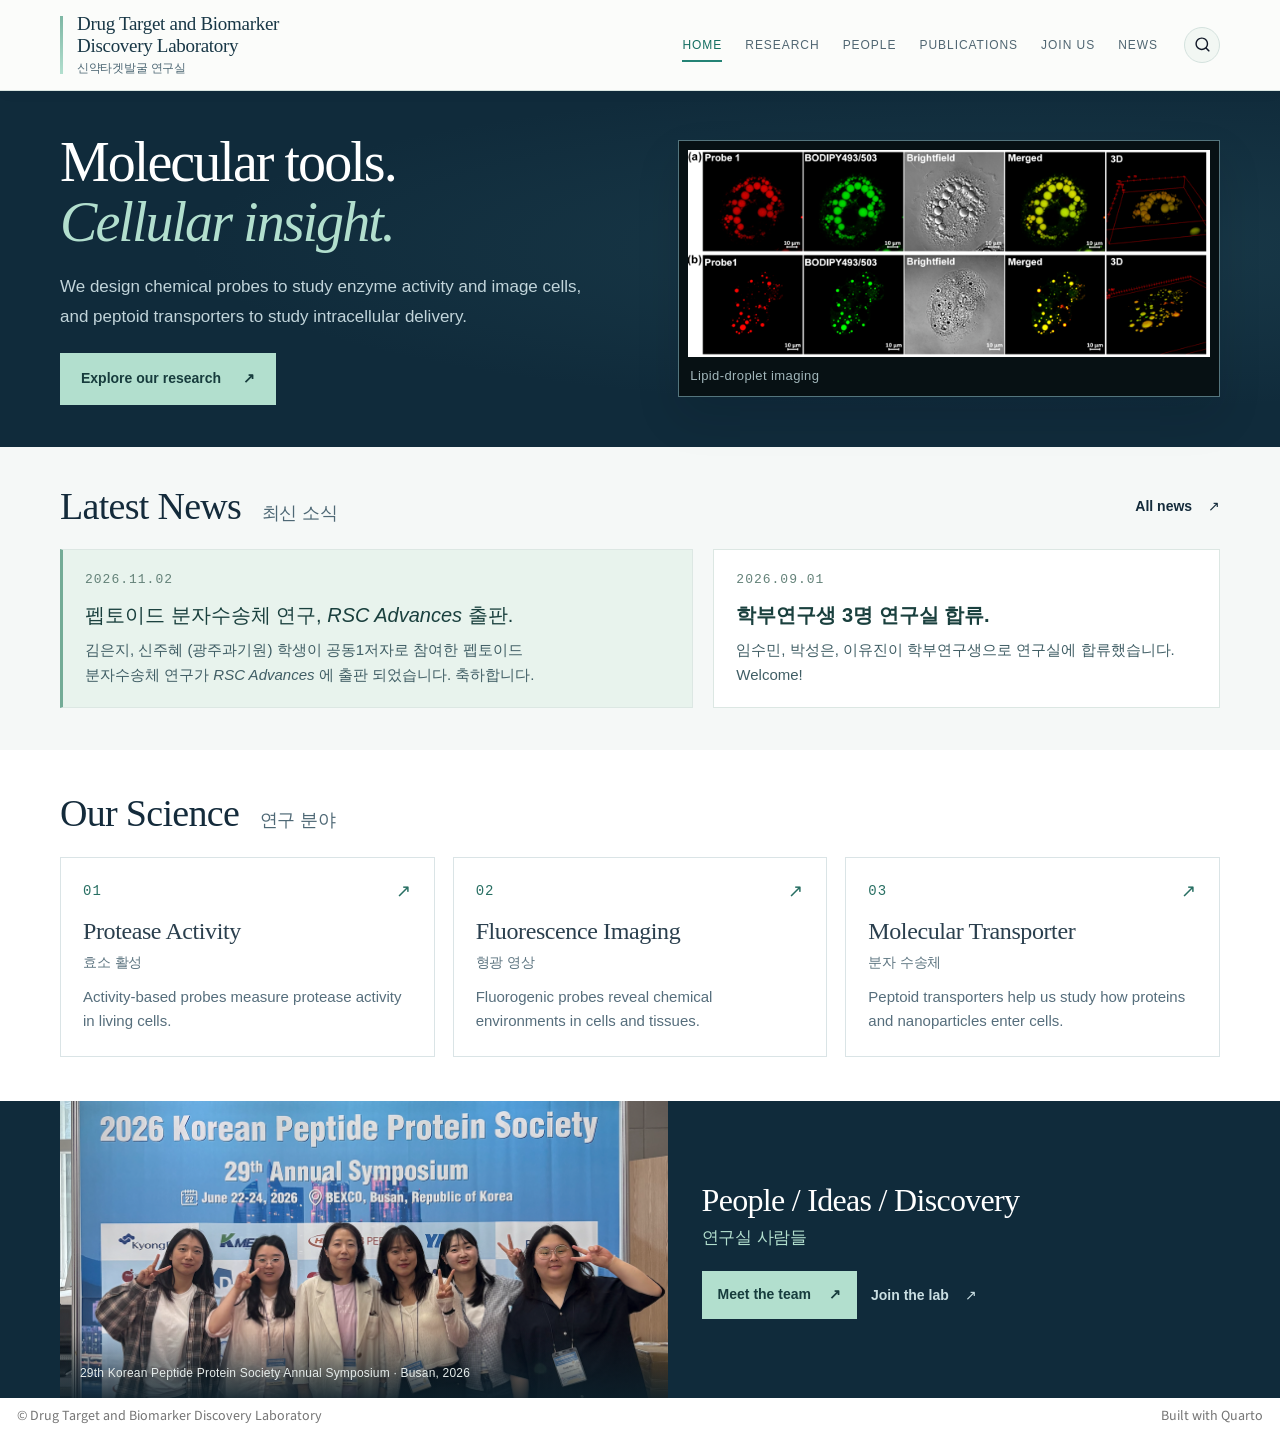
==== commit 1cdb15d8: "Update docs/index.html for the reviewed website" ====
--- a/docs/index.html
+++ b/docs/index.html
@@ -72,7 +72,7 @@
 }</script>
 
 
-<link rel="stylesheet" href="styles.css?v=20261105-navigation">
+<link rel="stylesheet" href="styles.css?v=20261109-readable">
 <meta name="description" content="Chemical probes and peptoid transporters for enzyme activity, fluorescent imaging, and intracellular delivery at Sungshin University.">
 <style id="home-page-styles">
 
@@ -177,8 +177,13 @@
     
 <!-- main -->
 <main class="content column-page" id="quarto-document-content">
-<div class="home-page" id="home-top"><section class="hero"><div class="wrap"><div class="hero-inner"><div class="hero-copy"><h1>Molecular tools.<br><em>Cellular insight.</em></h1><p>We develop chemical probes and peptoid transporters to read enzyme activity, visualize cellular environments, and study intracellular delivery.</p><div class="hero-actions"><a class="button primary" href="research.html" target="_blank" rel="noopener">Explore our research <span>↗</span></a><a class="button secondary" href="people.html" target="_blank" rel="noopener">Meet the lab <span>↗</span></a></div></div><div class="visual"><div class="visual-top"><span>A closer look at living systems</span><span>Research in view</span></div><figure class="image-frame"><img src="images/paste-2.png" width="642" height="255" alt="Lipid-droplet fluorescence imaging panels from the laboratory website"><figcaption><span>Lipid-droplet imaging</span><span>Cells &amp; subcellular structures</span></figcaption></figure><figure class="vials"><img src="https://raw.githubusercontent.com/chembiolab/chembiolab.github.io/0deb578cf1abf89d1f92a0a274a61813726a4b0c/images/paste-1.png" width="320" height="97" alt="Fluorescent molecules in a row of laboratory vials"><figcaption>Chemical tools · Optical readouts</figcaption></figure><div class="visual-label">Designed<br>to reveal.</div></div></div><div class="hero-bottom"><b>Drug Target and Biomarker Discovery Laboratory</b><div class="keywords"><span>Protease activity</span><span>Fluorescent imaging</span><span>Molecular transporters</span></div></div></div></section>
-<section class="news"><div class="wrap"><div class="section-top"><div><div class="eyebrow">From the laboratory</div><h2 id="lab-updates">Latest news</h2></div><a class="text-link" href="news.html" target="_blank" rel="noopener">All news <span>↗</span></a></div><div class="news-list">
+<div class="home-page" id="home-top"><section class="hero"><div class="wrap"><div class="hero-inner">
+<div class="hero-copy"><h1>Molecular tools.<br><em>Cellular insight.</em></h1>
+<p>We design chemical probes to study enzyme activity and image cells, and peptoid transporters to study intracellular delivery.</p>
+<div class="hero-actions"><a class="button primary" href="research.html">Explore our research <span aria-hidden="true">↗</span></a></div></div>
+<figure class="image-frame"><img src="images/paste-2.png" width="642" height="255" alt="Fluorescence microscopy panels showing lipid droplets"><figcaption>Lipid-droplet imaging</figcaption></figure>
+</div></div></section>
+<section class="news"><div class="wrap"><div class="section-top"><div><h2 class="bilingual-title" id="lab-updates"><span class="label-en">Latest News</span> <span class="label-ko" lang="ko">최신 소식</span></h2></div><a class="text-link" href="news.html" target="_blank" rel="noopener">All news <span>↗</span></a></div><div class="news-list">
 <div class="update-item">
   <div style="position:absolute;left:0;top:0;bottom:0;width:3px;background:#94a3b8;"></div>
   <div style="position:absolute;left:3px;top:0;bottom:0;width:3px;background:#2563eb;"></div>
@@ -242,8 +247,24 @@
   if (emptyMessage) emptyMessage.hidden = items.length > 0;
 });
 </script><p id="no-recent-news" hidden>등록된 소식이 없습니다.</p></div></section>
-<section class="science" id="research-areas"><div class="wrap"><div class="science-intro"><div><div class="eyebrow">Our science</div><h2>Designed at the molecular level.<br>Tested in living systems.</h2></div><p>Our research connects chemical structure with biological behavior. We ask what a molecule detects, where it goes, and how its design can improve the ways we investigate cells.</p></div><div class="areas"><a class="area-card" href="research.html#protease" target="_blank" rel="noopener"><div class="card-top"><span>01</span><svg viewBox="0 0 84 48" fill="none" aria-hidden="true"><circle cx="15" cy="24" r="9" stroke="currentColor" stroke-width="1.5"/><circle cx="15" cy="24" r="3" fill="currentColor"/><path d="M24 24h12l6-8 9 16 7-8h7" stroke="currentColor" stroke-width="1.5"/><path d="m65 16 12 8-12 8Z" fill="currentColor" opacity=".5"/></svg></div><h3>Read enzyme activity.</h3><p>Activity-based probes reveal active proteases in living cells, connecting molecular recognition with functional measurements.</p><div class="card-bottom"><span>AEP / legumain · HTRA proteases</span><span>↗</span></div></a><a class="area-card" href="research.html#imaging" target="_blank" rel="noopener"><div class="card-top"><span>02</span><svg viewBox="0 0 84 48" fill="none" aria-hidden="true"><circle cx="43" cy="24" r="20" stroke="currentColor" stroke-width="1.2"/><circle cx="36" cy="17" r="5" fill="currentColor" opacity=".65"/><circle cx="51" cy="29" r="6" fill="currentColor" opacity=".4"/><circle cx="34" cy="32" r="3" fill="currentColor" opacity=".75"/><path d="M10 24h7m51 0h7" stroke="currentColor" stroke-width="1.5"/></svg></div><h3>Make biology visible.</h3><p>Fluorogenic molecules translate cellular chemistry and local environments into optical signals in cells and tissues.</p><div class="card-bottom"><span>Fluorogenic design · Lipid droplets</span><span>↗</span></div></a><a class="area-card" href="research.html#delivery" target="_blank" rel="noopener"><div class="card-top"><span>03</span><svg viewBox="0 0 84 48" fill="none" aria-hidden="true"><path d="m9 18 12 11 13-11 13 11 13-11 13 11" stroke="currentColor" stroke-width="1.5"/><g fill="currentColor"><circle cx="9" cy="18" r="4"/><circle cx="21" cy="29" r="4"/><circle cx="34" cy="18" r="4"/><circle cx="47" cy="29" r="4"/><circle cx="60" cy="18" r="4"/><circle cx="73" cy="29" r="4"/></g></svg></div><h3>Reach intracellular targets.</h3><p>Amphipathic peptoids offer tunable ways to study cellular entry, mitochondrial localization, and cargo accumulation.</p><div class="card-bottom"><span>Peptoids · Intracellular delivery</span><span>↗</span></div></a></div></div></section>
-<section class="people" id="people"><div class="wrap"><div class="people-inner"><figure class="group-photo"><img src="images/labpic.jpg" width="1226" height="598" loading="lazy" alt="Research group at the 29th Korean Peptide Protein Society Annual Symposium in Busan, 2026"><figcaption>29th Korean Peptide Protein Society Annual Symposium · Busan, 2026</figcaption></figure><div class="people-copy"><div class="eyebrow">People / Ideas / Discovery</div><h2>Bring your questions.<br>Build something new.</h2><p>We welcome students and collaborators interested in chemical biology, molecular probes, protease activity, and intracellular delivery.</p><div class="hero-actions"><a class="button primary" href="join.html" target="_blank" rel="noopener">Join our group <span>↗</span></a><a class="text-link" href="people.html" target="_blank" rel="noopener">Meet our people <span>↗</span></a></div><div class="contact">Sungshin University · Seoul, Korea<br><a href="mailto:jlee@sungshin.ac.kr">jlee@sungshin.ac.kr</a></div></div></div></div></section>
+<section class="science" id="research-areas"><div class="wrap">
+<h2 class="bilingual-title"><span class="label-en">Our Science</span> <span class="label-ko" lang="ko">연구 분야</span></h2>
+<div class="areas">
+<a class="area-card" href="research.html#protease">
+<div class="card-top" aria-hidden="true"><span>01</span><span>↗</span></div>
+<h3 class="bilingual-title"><span class="label-en">Protease Activity</span> <span class="label-ko" lang="ko">효소 활성</span></h3>
+<p>Activity-based probes measure protease activity in living cells.</p></a>
+<a class="area-card" href="research.html#imaging">
+<div class="card-top" aria-hidden="true"><span>02</span><span>↗</span></div>
+<h3 class="bilingual-title"><span class="label-en">Fluorescence Imaging</span> <span class="label-ko" lang="ko">형광 영상</span></h3>
+<p>Fluorogenic probes reveal chemical environments in cells and tissues.</p></a>
+<a class="area-card" href="research.html#delivery">
+<div class="card-top" aria-hidden="true"><span>03</span><span>↗</span></div>
+<h3 class="bilingual-title"><span class="label-en">Molecular Transporter</span> <span class="label-ko" lang="ko">분자 수송체</span></h3>
+<p>Peptoid transporters help us study how proteins and nanoparticles enter cells.</p></a>
+</div></div></section>
+<section class="people" id="people"><div class="wrap"><div class="people-inner"><figure class="group-photo"><img src="images/labpic.jpg" width="1226" height="598" loading="lazy" alt="Research group at the 29th Korean Peptide Protein Society Annual Symposium in Busan, 2026"><figcaption>29th Korean Peptide Protein Society Annual Symposium · Busan, 2026</figcaption></figure><div class="people-copy"><h2 class="bilingual-title"><span class="label-en">People / Ideas / Discovery</span> <span class="label-ko" lang="ko">연구실 사람들</span></h2>
+<div class="hero-actions"><a class="button primary" href="people.html">Meet the team <span aria-hidden="true">↗</span></a><a class="text-link" href="join.html">Join the lab <span aria-hidden="true">↗</span></a></div></div></div></div></section>
 </div>
 </main> <!-- /main -->
 <script id="quarto-html-after-body" type="application/javascript">
@@ -665,3 +686,4 @@
 
 
 </body></html>
+
--- a/docs/styles.css
+++ b/docs/styles.css
@@ -442,3 +442,380 @@
 }
 @media(max-width:360px){#quarto-header .navbar-title{font-size:13.5px;width:205px}#quarto-header .navbar-container.container-fluid{gap:0 8px}}
 @media(prefers-reduced-motion:reduce){#quarto-header .nav-link,#quarto-header .nav-link:after{transition:none}}
+
+
+/* Compact PI profile: portrait, affiliation and contact columns. */
+body:has(.lab-page-intro[data-page="people"]) .profile-box{padding:20px 26px;gap:28px}
+body:has(.lab-page-intro[data-page="people"]) .profile-photo{flex:0 0 140px}
+body:has(.lab-page-intro[data-page="people"]) .profile-photo img{width:140px;height:140px}
+body:has(.lab-page-intro[data-page="people"]) .profile-box .profile-photo p{margin:0}
+body:has(.lab-page-intro[data-page="people"]) .profile-info{flex:1;min-width:0;display:grid;grid-template-columns:1.1fr 1fr;gap:0 32px;align-items:start}
+body:has(.lab-page-intro[data-page="people"]) #quarto-document-content .profile-info h3{grid-column:1/-1;font-size:26px;margin:0 0 12px}
+body:has(.lab-page-intro[data-page="people"]) .profile-info>p{margin:0}
+body:has(.lab-page-intro[data-page="people"]) .profile-info>p:nth-of-type(1){grid-column:1}
+body:has(.lab-page-intro[data-page="people"]) .profile-info>p:nth-of-type(2){grid-column:2;overflow-wrap:anywhere}
+body:has(.lab-page-intro[data-page="people"]) .profile-info>p:nth-of-type(2) br:nth-of-type(-n+2){display:none}
+body:has(.lab-page-intro[data-page="people"]) .profile-info>p:nth-of-type(2) a{display:inline-block;margin-right:13px}
+@media(max-width:900px) and (min-width:651px){
+ body:has(.lab-page-intro[data-page="people"]) .profile-box{padding:20px;gap:22px}
+ body:has(.lab-page-intro[data-page="people"]) .profile-photo{flex-basis:120px}
+ body:has(.lab-page-intro[data-page="people"]) .profile-photo img{width:120px;height:120px}
+ body:has(.lab-page-intro[data-page="people"]) .profile-info{gap:0 22px;grid-template-columns:1.1fr 1fr}
+}
+@media(max-width:650px){
+ body:has(.lab-page-intro[data-page="people"]) .profile-box{display:grid;grid-template-columns:88px minmax(0,1fr);gap:16px 18px;padding:20px;text-align:left;align-items:center}
+ body:has(.lab-page-intro[data-page="people"]) .profile-photo{grid-column:1;grid-row:1;width:88px}
+ body:has(.lab-page-intro[data-page="people"]) .profile-photo img{width:88px;height:88px;border-width:3px}
+ body:has(.lab-page-intro[data-page="people"]) .profile-info{display:contents}
+ body:has(.lab-page-intro[data-page="people"]) #quarto-document-content .profile-info h3{grid-column:2;grid-row:1;font-size:23px;line-height:1.4;margin:0;min-width:0}
+ body:has(.lab-page-intro[data-page="people"]) .profile-info>p:nth-of-type(1),body:has(.lab-page-intro[data-page="people"]) .profile-info>p:nth-of-type(2){grid-column:1/-1;margin:0}
+ body:has(.lab-page-intro[data-page="people"]) .profile-info>p:nth-of-type(2){padding-top:13px;border-top:1px solid #dae4e6}
+}
+
+
+/* Bilingual headings and readable page typography. */
+#quarto-header .navbar-title {
+  width: 260px;
+  font-size: 19px;
+}
+#quarto-header .navbar-title::after {
+  content: "신약타겟발굴 연구실";
+  display: block;
+  margin-top: 4px;
+  color: #4e6875;
+  font: 500 12px/1.3 system-ui, sans-serif;
+}
+#quarto-header .nav-link {
+  font-size: 12px;
+  letter-spacing: .08em;
+}
+
+.bilingual-title .label-ko {
+  display: inline-block;
+  margin-inline-start: .65em;
+  font-family: system-ui, "Apple SD Gothic Neo", "Malgun Gothic", sans-serif;
+  font-size: clamp(13px, .52em, 18px);
+  font-weight: 500;
+  letter-spacing: -.02em;
+  color: #4e6875;
+}
+#home-top .people .label-ko {
+  color: #b2dfce;
+}
+
+[lang="ko"] {
+  word-break: keep-all;
+  overflow-wrap: anywhere;
+}
+
+/* Home: one image in the opening, a clear lead story, and three research links. */
+#home-top .hero-inner {
+  grid-template-columns: 1.06fr 1fr;
+  gap: 44px;
+  padding: 42px 0;
+}
+#home-top .hero h1 {
+  font-size: clamp(36px, 4.4vw, 56px);
+  letter-spacing: -.035em;
+}
+#home-top .hero p {
+  font-size: 17px;
+  line-height: 1.75;
+  max-width: 535px;
+}
+#home-top .hero .image-frame {
+  margin: 0;
+  padding: 9px;
+  transform: none;
+}
+#home-top .hero .image-frame figcaption {
+  display: block;
+  font: 13px/1.5 Arial, sans-serif;
+  margin: 9px 2px 1px;
+}
+#home-top .button,
+#home-top .text-link,
+#home-top .people-copy .button,
+#home-top .people-copy .text-link {
+  font-size: 14px;
+}
+#home-top .news {
+  padding: 36px 0 42px;
+}
+#home-top .news .section-top {
+  align-items: center;
+  flex-wrap: wrap;
+  margin-bottom: 19px;
+}
+#home-top h2 {
+  font-size: clamp(28px, 3.15vw, 38px);
+}
+#home-top .news-list {
+  grid-template-columns: 1.25fr 1fr;
+  gap: 20px;
+}
+#home-top .news .update-item {
+  padding: 19px 22px !important;
+  background: #fff;
+  border: 1px solid #dce7e3;
+}
+#home-top .news .update-item:first-child {
+  background: #e8f3ed;
+  border-left: 3px solid #73ab96;
+}
+#home-top .news .update-item > span:first-of-type {
+  font-size: 13px !important;
+  margin-bottom: 8px !important;
+}
+#home-top .news .update-item > span:nth-of-type(2) {
+  font-size: 20px !important;
+  line-height: 1.5 !important;
+  margin-bottom: 7px !important;
+}
+#home-top .news .update-item > span:nth-of-type(3) {
+  font-size: 15px !important;
+  line-height: 1.7 !important;
+  color: #405e65 !important;
+}
+#home-top .science {
+  padding: 40px 0 44px;
+}
+#home-top .areas {
+  margin-top: 20px;
+  gap: 18px;
+}
+#home-top .area-card {
+  padding: 22px;
+}
+#home-top .area-card .card-top {
+  color: #286f63;
+  font-size: 14px;
+  margin-bottom: 13px;
+}
+#home-top .area-card .card-top span:last-child {
+  font-size: 18px;
+}
+#home-top .area-card h3 {
+  font-size: 24px;
+  max-width: none;
+}
+#home-top .area-card .label-ko {
+  display: block;
+  margin: 5px 0 0;
+  font-size: 14px;
+}
+#home-top .area-card p {
+  font-size: 15px;
+  line-height: 1.65;
+  margin: 13px 0 0;
+}
+#home-top .people-copy {
+  padding: 28px 34px;
+}
+#home-top .people-copy h2 {
+  font-size: 32px;
+}
+#home-top .people-copy .label-ko {
+  display: block;
+  margin: 5px 0 0;
+}
+#home-top .group-photo figcaption {
+  font-size: 12px;
+}
+
+/* Research: the three topics and their publications form the page outline. */
+#research-top .hero-inner {
+  padding: 34px 0;
+}
+#research-top .hero h1 {
+  font-size: clamp(38px, 4.4vw, 55px);
+}
+#research-top .hero-copy {
+  font-size: 18px;
+  line-height: 1.75;
+  margin-top: 16px;
+}
+#research-top .hero-art.research-evidence figcaption {
+  font-size: 13px;
+}
+#research-top .research-evidence figcaption a {
+  font-size: 12px;
+}
+#research-top .contents a {
+  font-size: 14px;
+  padding-block: 17px;
+}
+#research-top .area {
+  padding: 39px 0 47px;
+}
+#research-top .area h2 {
+  font-size: clamp(30px, 3.3vw, 40px);
+  margin-bottom: 15px;
+}
+#research-top .area h2 .label-ko {
+  display: block;
+  margin: 5px 0 0;
+}
+#research-top .schematic figcaption,
+#research-top .micrograph figcaption,
+#research-top .tags span {
+  font-size: 13px;
+}
+#research-top .description,
+#research-top .paper p,
+#research-top .feature p {
+  font-size: 16px;
+  line-height: 1.7;
+}
+#research-top .work-label {
+  margin-top: 28px;
+  font-size: 18px;
+  text-transform: none;
+  letter-spacing: 0;
+  color: #285e57;
+}
+#research-top .work-label .label-ko {
+  font-size: 13px;
+}
+#research-top .paper h3 {
+  font-size: 17px;
+}
+#research-top .paper .meta,
+#research-top .paper .citation,
+#research-top .paper .authors,
+#research-top .paper .doi,
+#research-top .feature .journal,
+#research-top .feature .link {
+  font-size: 13px;
+}
+#research-top .source-note {
+  padding: 22px 0;
+  font-size: 13px;
+  color: #4e6875;
+}
+
+/* Compact titles across the remaining pages. */
+body:has(.lab-page-intro) .lab-page-intro .lab-intro-inner {
+  gap: 15px 30px;
+  padding: 24px 0 22px;
+}
+body:has(.lab-page-intro) .lab-intro-inner .lab-page-label {
+  font-size: 12px;
+  margin-bottom: 8px;
+}
+body:has(.lab-page-intro) #quarto-document-content .lab-page-intro h1 {
+  font-size: clamp(33px, 3.6vw, 46px);
+}
+body:has(.lab-page-intro) .lab-intro-nav {
+  gap: 8px 20px;
+  margin-top: 17px;
+  padding-top: 12px;
+  font-size: 13px;
+}
+body:has(.lab-page-intro) #quarto-document-content p,
+body:has(.lab-page-intro) #quarto-document-content li {
+  font-size: 16px !important;
+  line-height: 1.65 !important;
+}
+body:has(.lab-page-intro) #quarto-document-content h2.bilingual-title {
+  font-size: clamp(27px, 3vw, 34px);
+  margin-bottom: 16px;
+}
+body:has(.lab-page-intro) #quarto-document-content > section {
+  padding-block: 31px;
+}
+body:has(.lab-page-intro[data-page="people"]) #principal-investigator {
+  row-gap: 19px;
+}
+body:has(.lab-page-intro[data-page="people"]) #quarto-document-content .profile-box p {
+  font-size: 15px !important;
+}
+body:has(.lab-page-intro[data-page="people"]) #quarto-document-content .member-card p {
+  font-size: 14px !important;
+}
+body:has(.lab-page-intro[data-page="publications"]) #quarto-document-content > section {
+  padding-block: 12px;
+}
+body:has(.lab-page-intro[data-page="publications"]) #quarto-document-content > section > p {
+  font-size: 16px !important;
+  line-height: 1.7 !important;
+}
+body:has(.lab-page-intro[data-page="join"]) .join-photos {
+  margin-top: 16px !important;
+}
+.join-translation {
+  display: block;
+  margin-top: 5px;
+  color: #4e6875;
+  font: 400 15px/1.65 system-ui, "Apple SD Gothic Neo", "Malgun Gothic", sans-serif;
+}
+body:has(.lab-page-intro[data-page="news"]) #news-archive {
+  padding-top: 24px;
+}
+body:has(.lab-page-intro[data-page="news"]) .update-item > span:nth-of-type(3) {
+  font-size: 16px !important;
+  line-height: 1.65 !important;
+}
+
+@media (max-width: 900px) {
+  #home-top .hero-inner {
+    gap: 25px;
+  }
+  #home-top .area-card {
+    padding: 18px;
+  }
+}
+@media (max-width: 650px) {
+  #quarto-header .navbar-title {
+    width: 209px;
+    font-size: clamp(13px, 3.8vw, 17px);
+  }
+  #quarto-header .navbar-title::after {
+    font-size: 11px;
+  }
+  #quarto-header .nav-link {
+    font-size: 11px;
+  }
+  #home-top .hero-inner {
+    grid-template-columns: 1fr;
+    padding: 30px 0;
+    gap: 23px;
+  }
+  #home-top .hero h1 {
+    font-size: clamp(31px, 8.4vw, 43px);
+  }
+  #home-top .news-list {
+    grid-template-columns: 1fr;
+    gap: 12px;
+  }
+  #home-top .news .update-item {
+    padding: 15px 17px !important;
+  }
+  #home-top .news .update-item > span:nth-of-type(2) {
+    font-size: 18px !important;
+  }
+  #home-top .people-copy {
+    padding: 23px 0 28px;
+  }
+  #research-top .hero-inner {
+    padding: 27px 0 30px;
+  }
+  #research-top .contents a {
+    font-size: 11px;
+  }
+  #research-top .area {
+    padding: 30px 0 35px;
+  }
+  body:has(.lab-page-intro) .lab-page-intro .lab-intro-inner {
+    padding: 20px 0;
+  }
+  body:has(.lab-page-intro) #quarto-document-content > section {
+    padding-block: 24px;
+  }
+}
+
+#news-archive .update-item,
+#home-top .news .update-item {
+  word-break: keep-all;
+  overflow-wrap: anywhere;
+}
